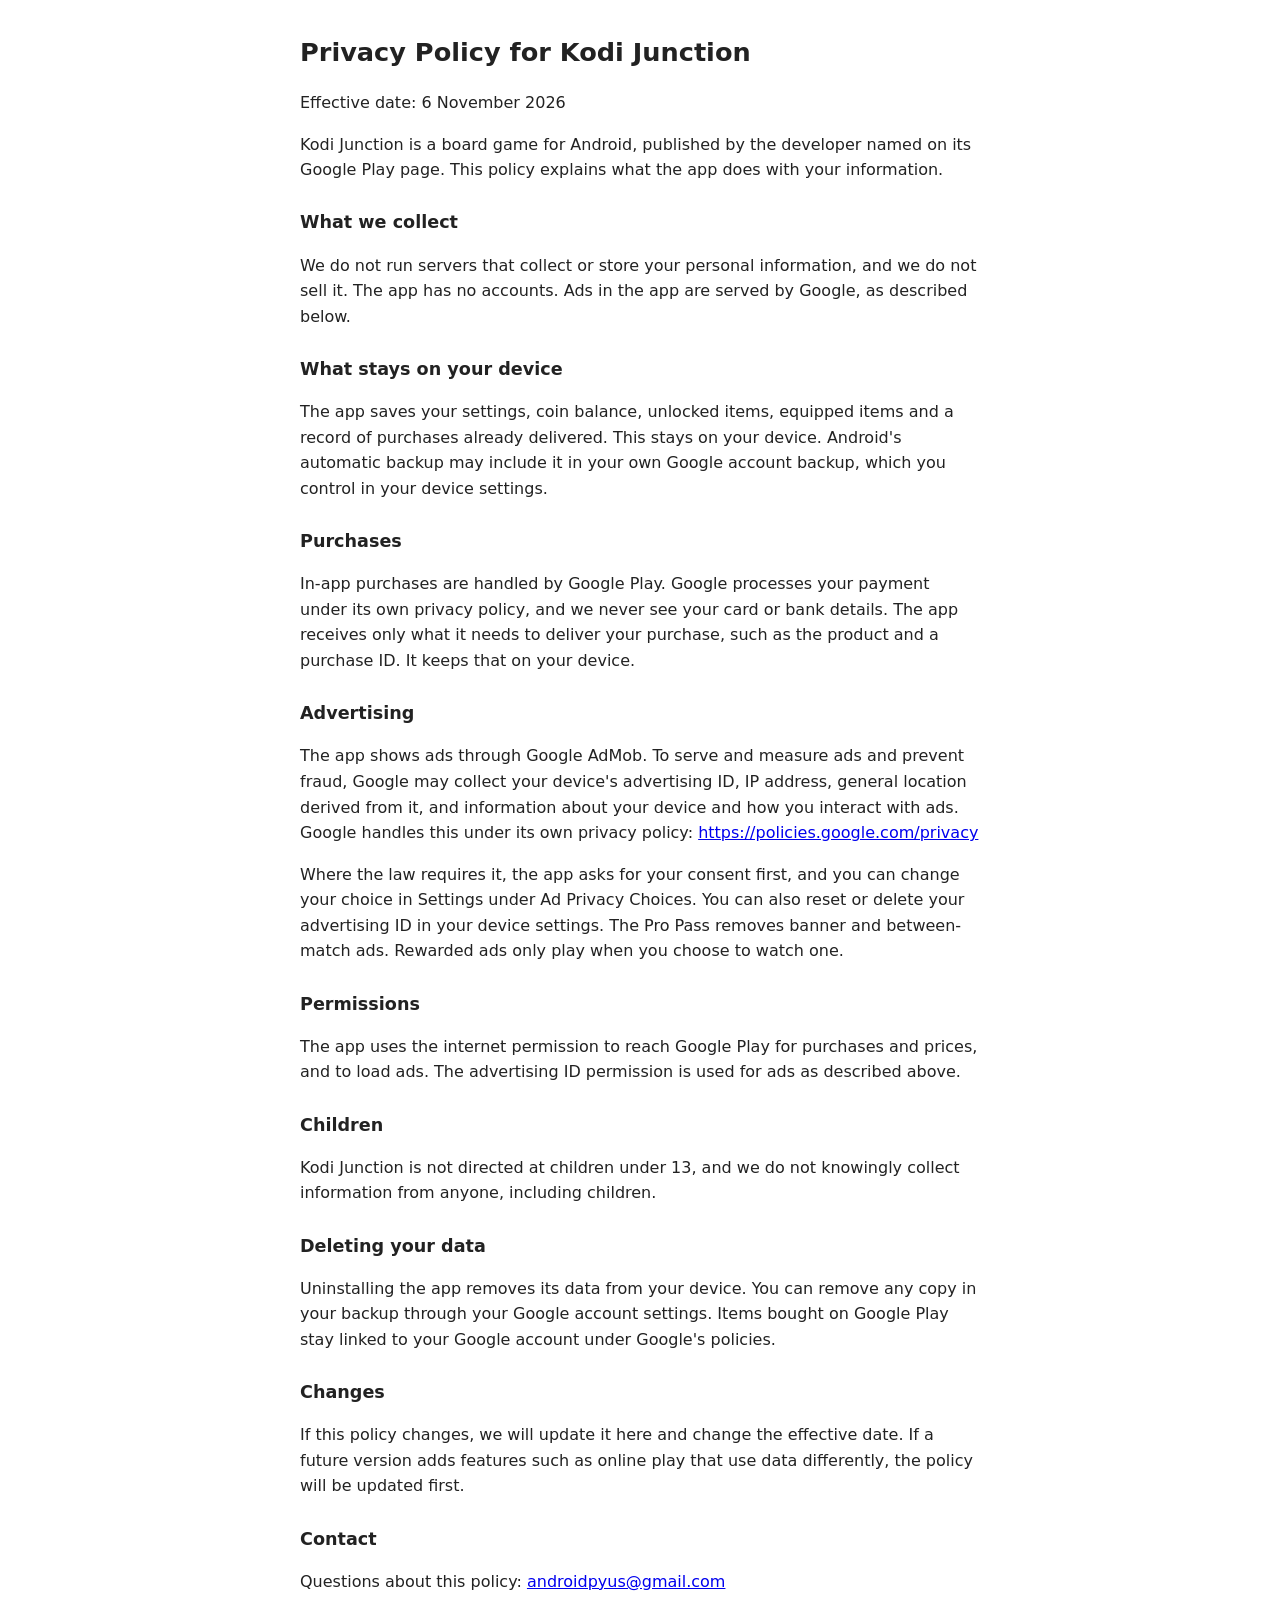
==== index.html @ 3f6fcef3 "Cover ads in the Kodi Junction privacy policy Co-Authored-By: Claude Opus 5.5 <noreply@anthropic.com" ====
<!DOCTYPE html>
<html lang="en">
<head>
<meta charset="utf-8">
<meta name="viewport" content="width=device-width, initial-scale=1">
<title>Privacy Policy for Kodi Junction</title>
<style>
body { max-width: 680px; margin: 2rem auto; padding: 0 1rem; font: 16px/1.6 system-ui, sans-serif; color: #222; }
h1 { font-size: 1.6rem; } h2 { font-size: 1.1rem; margin-top: 1.6rem; }
</style>
</head>
<body>
<h1>Privacy Policy for Kodi Junction</h1>
<p>Effective date: 6 November 2026</p>
<p>Kodi Junction is a board game for Android, published by the developer named on its Google Play page. This policy explains what the app does with your information.</p>
<h2>What we collect</h2>
<p>We do not run servers that collect or store your personal information, and we do not sell it. The app has no accounts. Ads in the app are served by Google, as described below.</p>
<h2>What stays on your device</h2>
<p>The app saves your settings, coin balance, unlocked items, equipped items and a record of purchases already delivered. This stays on your device. Android&#x27;s automatic backup may include it in your own Google account backup, which you control in your device settings.</p>
<h2>Purchases</h2>
<p>In-app purchases are handled by Google Play. Google processes your payment under its own privacy policy, and we never see your card or bank details. The app receives only what it needs to deliver your purchase, such as the product and a purchase ID. It keeps that on your device.</p>
<h2>Advertising</h2>
<p>The app shows ads through Google AdMob. To serve and measure ads and prevent fraud, Google may collect your device&#x27;s advertising ID, IP address, general location derived from it, and information about your device and how you interact with ads. Google handles this under its own privacy policy: <a href="https://policies.google.com/privacy">https://policies.google.com/privacy</a></p>
<p>Where the law requires it, the app asks for your consent first, and you can change your choice in Settings under Ad Privacy Choices. You can also reset or delete your advertising ID in your device settings. The Pro Pass removes banner and between-match ads. Rewarded ads only play when you choose to watch one.</p>
<h2>Permissions</h2>
<p>The app uses the internet permission to reach Google Play for purchases and prices, and to load ads. The advertising ID permission is used for ads as described above.</p>
<h2>Children</h2>
<p>Kodi Junction is not directed at children under 13, and we do not knowingly collect information from anyone, including children.</p>
<h2>Deleting your data</h2>
<p>Uninstalling the app removes its data from your device. You can remove any copy in your backup through your Google account settings. Items bought on Google Play stay linked to your Google account under Google&#x27;s policies.</p>
<h2>Changes</h2>
<p>If this policy changes, we will update it here and change the effective date. If a future version adds features such as online play that use data differently, the policy will be updated first.</p>
<h2>Contact</h2>
<p>Questions about this policy: <a href="mailto:androidpyus@gmail.com">androidpyus@gmail.com</a></p>
</body>
</html>
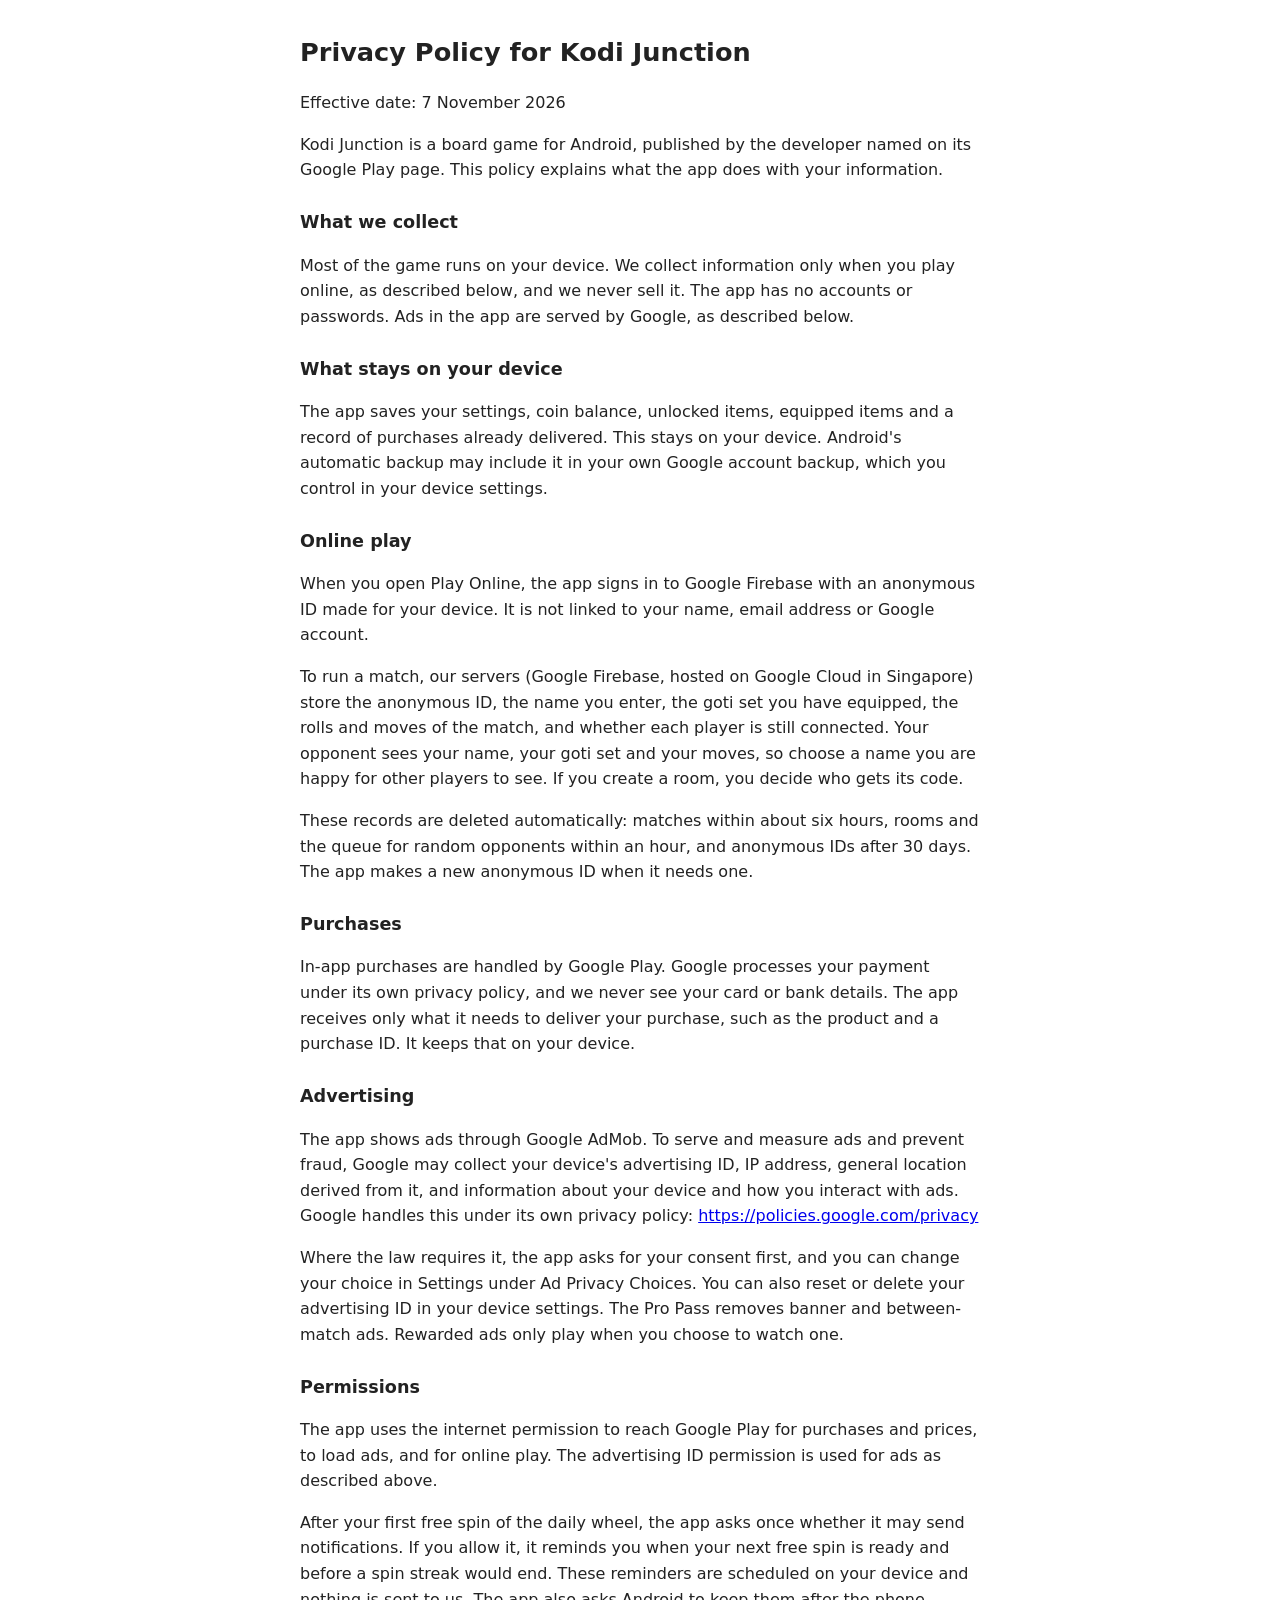
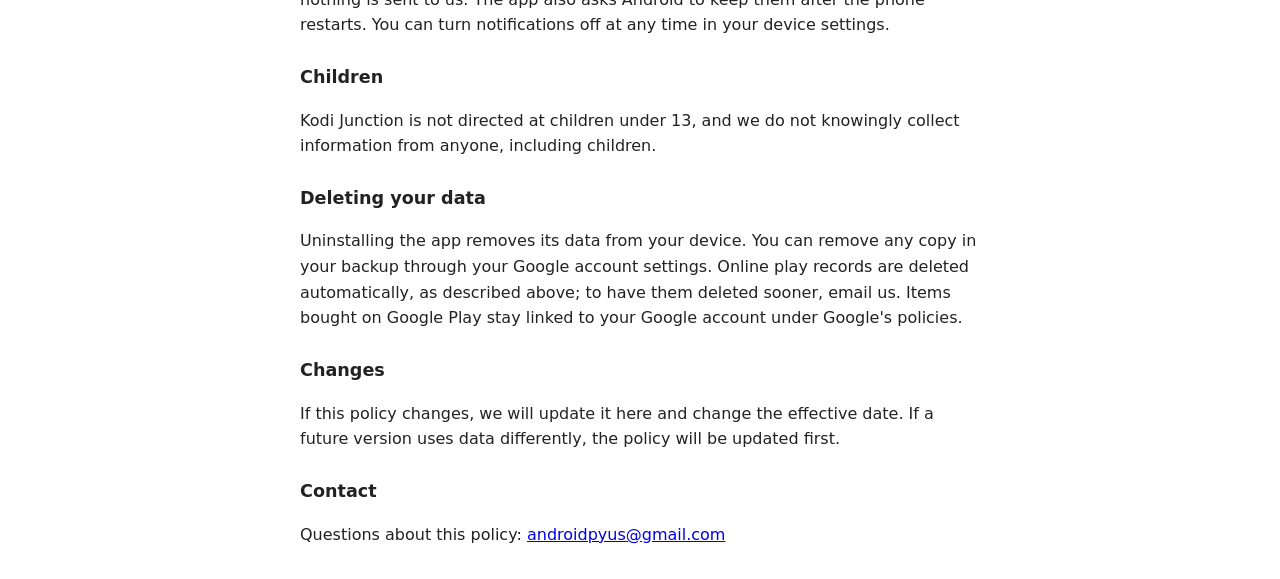
==== commit 2dd95a67: "Cover online play and spin reminders in the privacy policy and terms Co-Authored-By: Claude Opus 5.5" ====
--- a/index.html
+++ b/index.html
@@ -11,25 +11,30 @@
 </head>
 <body>
 <h1>Privacy Policy for Kodi Junction</h1>
-<p>Effective date: 6 November 2026</p>
+<p>Effective date: 7 November 2026</p>
 <p>Kodi Junction is a board game for Android, published by the developer named on its Google Play page. This policy explains what the app does with your information.</p>
 <h2>What we collect</h2>
-<p>We do not run servers that collect or store your personal information, and we do not sell it. The app has no accounts. Ads in the app are served by Google, as described below.</p>
+<p>Most of the game runs on your device. We collect information only when you play online, as described below, and we never sell it. The app has no accounts or passwords. Ads in the app are served by Google, as described below.</p>
 <h2>What stays on your device</h2>
 <p>The app saves your settings, coin balance, unlocked items, equipped items and a record of purchases already delivered. This stays on your device. Android&#x27;s automatic backup may include it in your own Google account backup, which you control in your device settings.</p>
+<h2>Online play</h2>
+<p>When you open Play Online, the app signs in to Google Firebase with an anonymous ID made for your device. It is not linked to your name, email address or Google account.</p>
+<p>To run a match, our servers (Google Firebase, hosted on Google Cloud in Singapore) store the anonymous ID, the name you enter, the goti set you have equipped, the rolls and moves of the match, and whether each player is still connected. Your opponent sees your name, your goti set and your moves, so choose a name you are happy for other players to see. If you create a room, you decide who gets its code.</p>
+<p>These records are deleted automatically: matches within about six hours, rooms and the queue for random opponents within an hour, and anonymous IDs after 30 days. The app makes a new anonymous ID when it needs one.</p>
 <h2>Purchases</h2>
 <p>In-app purchases are handled by Google Play. Google processes your payment under its own privacy policy, and we never see your card or bank details. The app receives only what it needs to deliver your purchase, such as the product and a purchase ID. It keeps that on your device.</p>
 <h2>Advertising</h2>
 <p>The app shows ads through Google AdMob. To serve and measure ads and prevent fraud, Google may collect your device&#x27;s advertising ID, IP address, general location derived from it, and information about your device and how you interact with ads. Google handles this under its own privacy policy: <a href="https://policies.google.com/privacy">https://policies.google.com/privacy</a></p>
 <p>Where the law requires it, the app asks for your consent first, and you can change your choice in Settings under Ad Privacy Choices. You can also reset or delete your advertising ID in your device settings. The Pro Pass removes banner and between-match ads. Rewarded ads only play when you choose to watch one.</p>
 <h2>Permissions</h2>
-<p>The app uses the internet permission to reach Google Play for purchases and prices, and to load ads. The advertising ID permission is used for ads as described above.</p>
+<p>The app uses the internet permission to reach Google Play for purchases and prices, to load ads, and for online play. The advertising ID permission is used for ads as described above.</p>
+<p>After your first free spin of the daily wheel, the app asks once whether it may send notifications. If you allow it, it reminds you when your next free spin is ready and before a spin streak would end. These reminders are scheduled on your device and nothing is sent to us. The app also asks Android to keep them after the phone restarts. You can turn notifications off at any time in your device settings.</p>
 <h2>Children</h2>
 <p>Kodi Junction is not directed at children under 13, and we do not knowingly collect information from anyone, including children.</p>
 <h2>Deleting your data</h2>
-<p>Uninstalling the app removes its data from your device. You can remove any copy in your backup through your Google account settings. Items bought on Google Play stay linked to your Google account under Google&#x27;s policies.</p>
+<p>Uninstalling the app removes its data from your device. You can remove any copy in your backup through your Google account settings. Online play records are deleted automatically, as described above; to have them deleted sooner, email us. Items bought on Google Play stay linked to your Google account under Google&#x27;s policies.</p>
 <h2>Changes</h2>
-<p>If this policy changes, we will update it here and change the effective date. If a future version adds features such as online play that use data differently, the policy will be updated first.</p>
+<p>If this policy changes, we will update it here and change the effective date. If a future version uses data differently, the policy will be updated first.</p>
 <h2>Contact</h2>
 <p>Questions about this policy: <a href="mailto:androidpyus@gmail.com">androidpyus@gmail.com</a></p>
 </body>
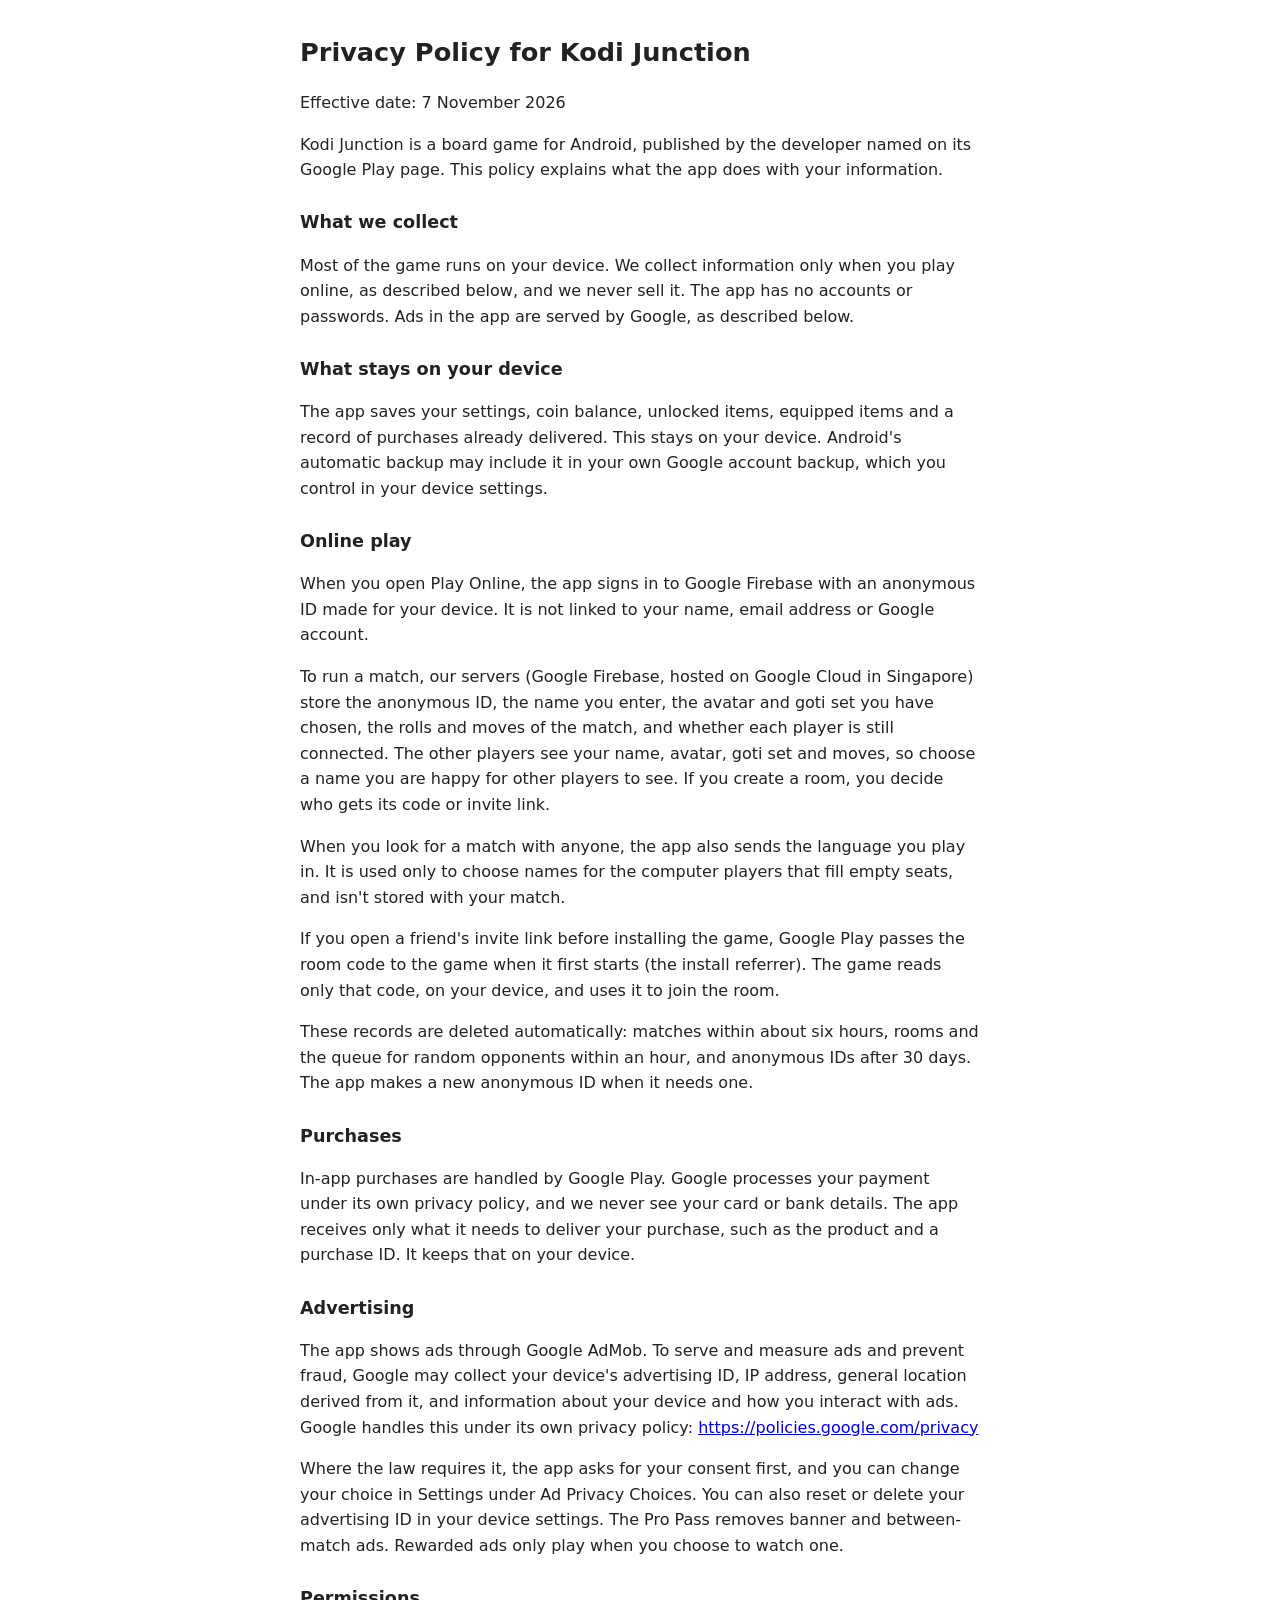
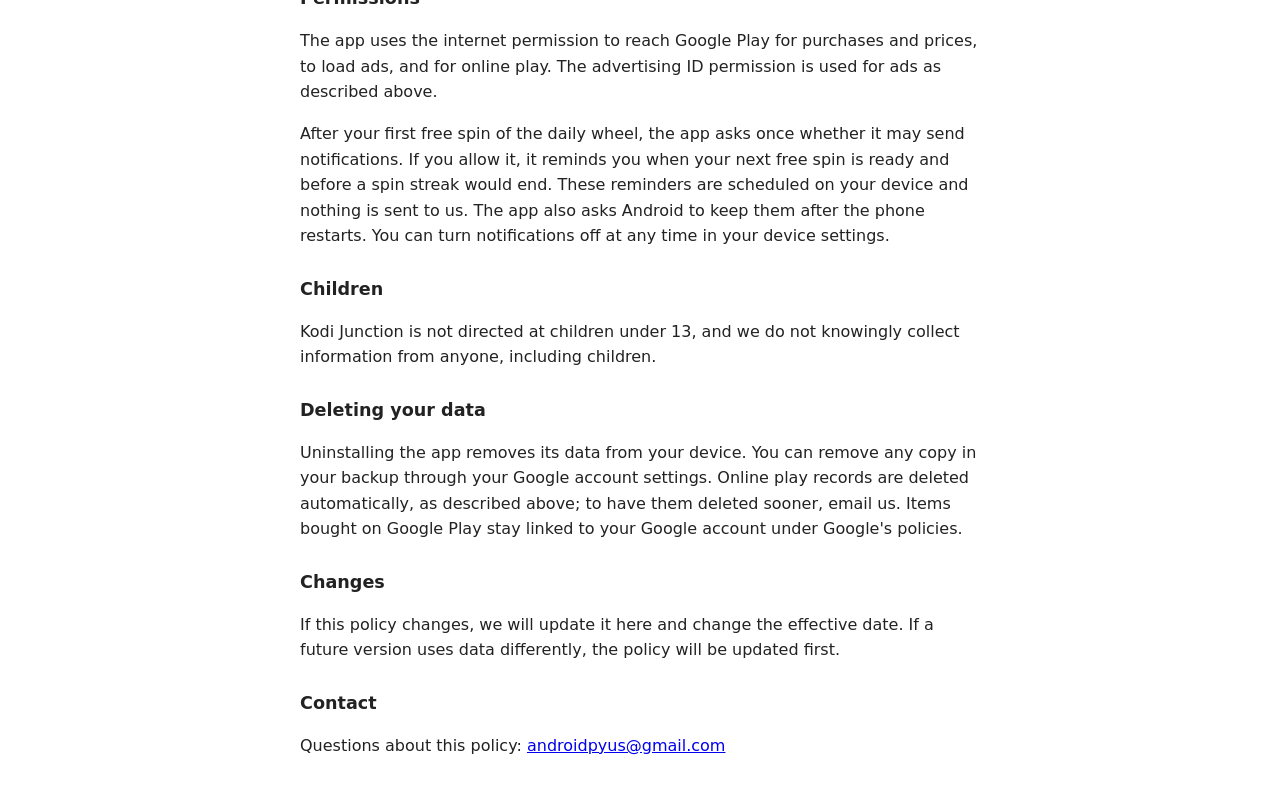
==== commit 1859a8dd: "Update the privacy policy and terms for group play, avatars and invite links Co-Authored-By: Claude " ====
--- a/index.html
+++ b/index.html
@@ -19,7 +19,9 @@
 <p>The app saves your settings, coin balance, unlocked items, equipped items and a record of purchases already delivered. This stays on your device. Android&#x27;s automatic backup may include it in your own Google account backup, which you control in your device settings.</p>
 <h2>Online play</h2>
 <p>When you open Play Online, the app signs in to Google Firebase with an anonymous ID made for your device. It is not linked to your name, email address or Google account.</p>
-<p>To run a match, our servers (Google Firebase, hosted on Google Cloud in Singapore) store the anonymous ID, the name you enter, the goti set you have equipped, the rolls and moves of the match, and whether each player is still connected. Your opponent sees your name, your goti set and your moves, so choose a name you are happy for other players to see. If you create a room, you decide who gets its code.</p>
+<p>To run a match, our servers (Google Firebase, hosted on Google Cloud in Singapore) store the anonymous ID, the name you enter, the avatar and goti set you have chosen, the rolls and moves of the match, and whether each player is still connected. The other players see your name, avatar, goti set and moves, so choose a name you are happy for other players to see. If you create a room, you decide who gets its code or invite link.</p>
+<p>When you look for a match with anyone, the app also sends the language you play in. It is used only to choose names for the computer players that fill empty seats, and isn't stored with your match.</p>
+<p>If you open a friend's invite link before installing the game, Google Play passes the room code to the game when it first starts (the install referrer). The game reads only that code, on your device, and uses it to join the room.</p>
 <p>These records are deleted automatically: matches within about six hours, rooms and the queue for random opponents within an hour, and anonymous IDs after 30 days. The app makes a new anonymous ID when it needs one.</p>
 <h2>Purchases</h2>
 <p>In-app purchases are handled by Google Play. Google processes your payment under its own privacy policy, and we never see your card or bank details. The app receives only what it needs to deliver your purchase, such as the product and a purchase ID. It keeps that on your device.</p>
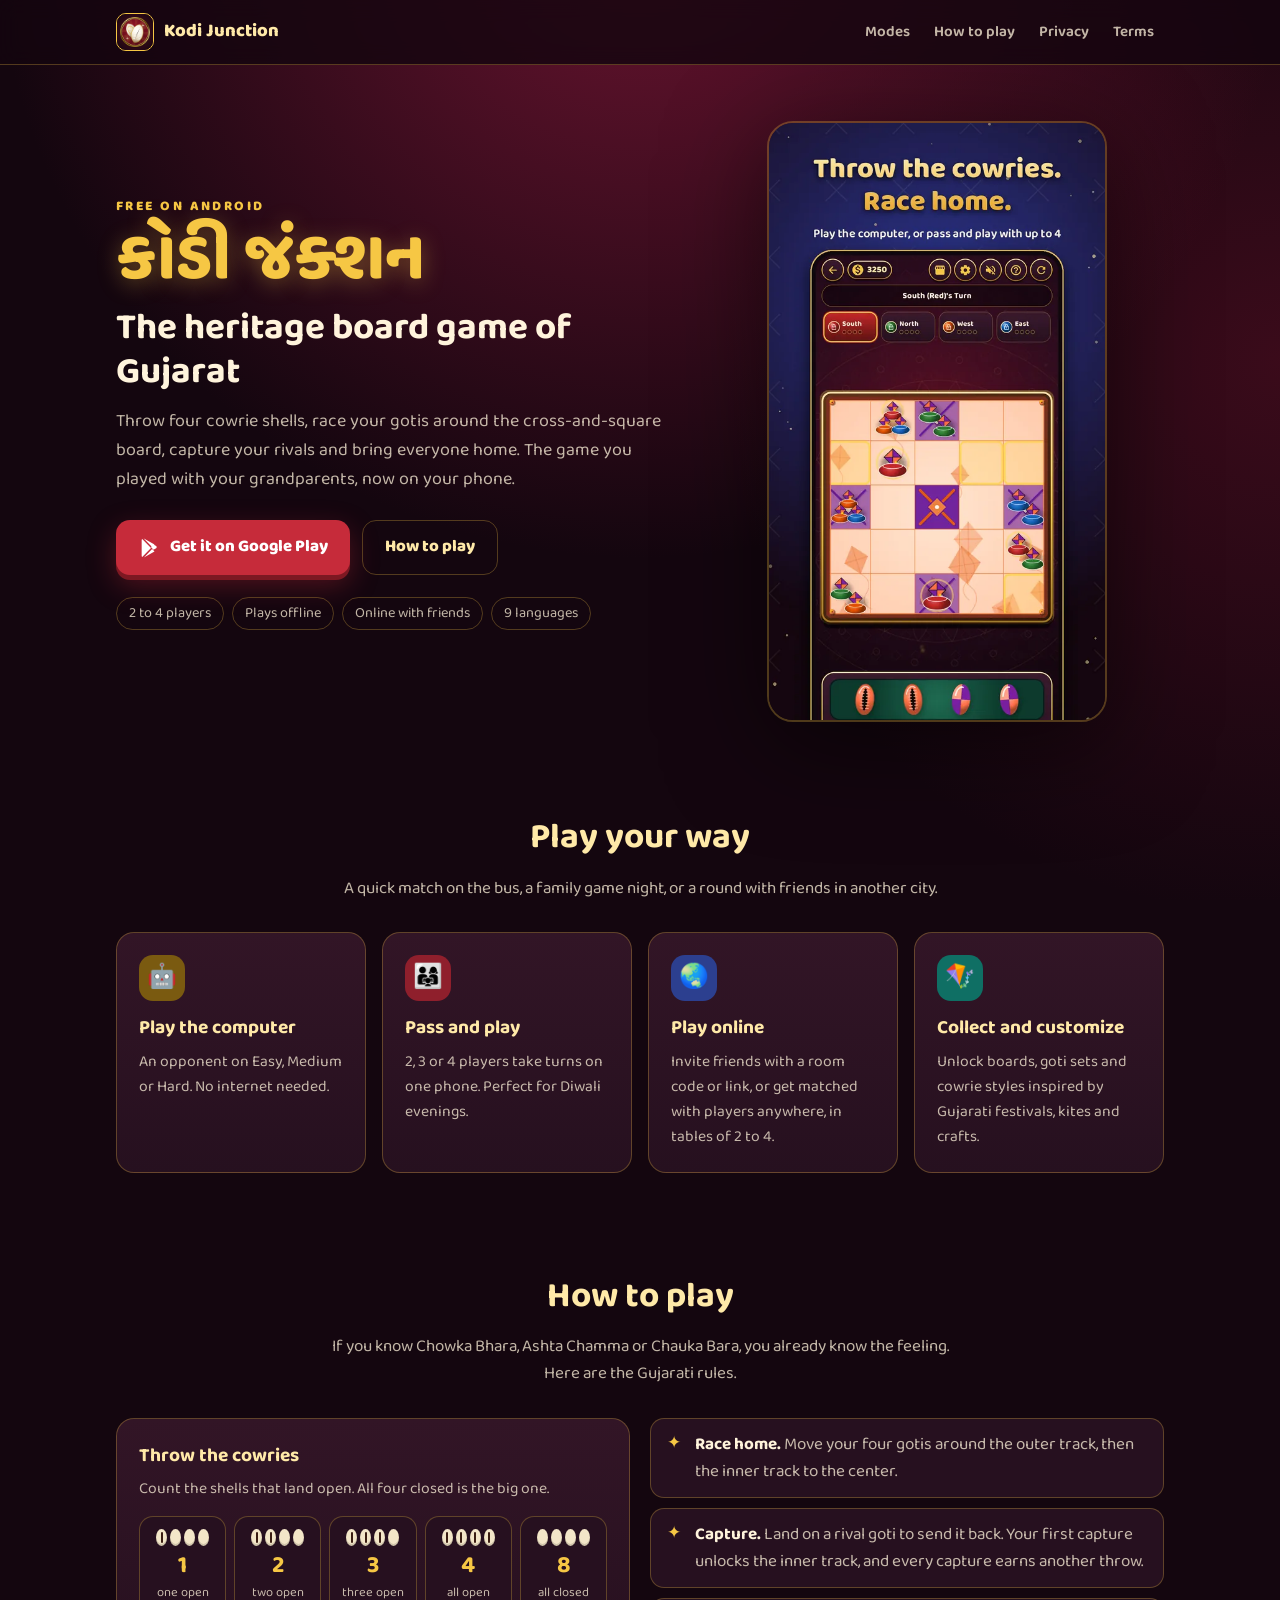
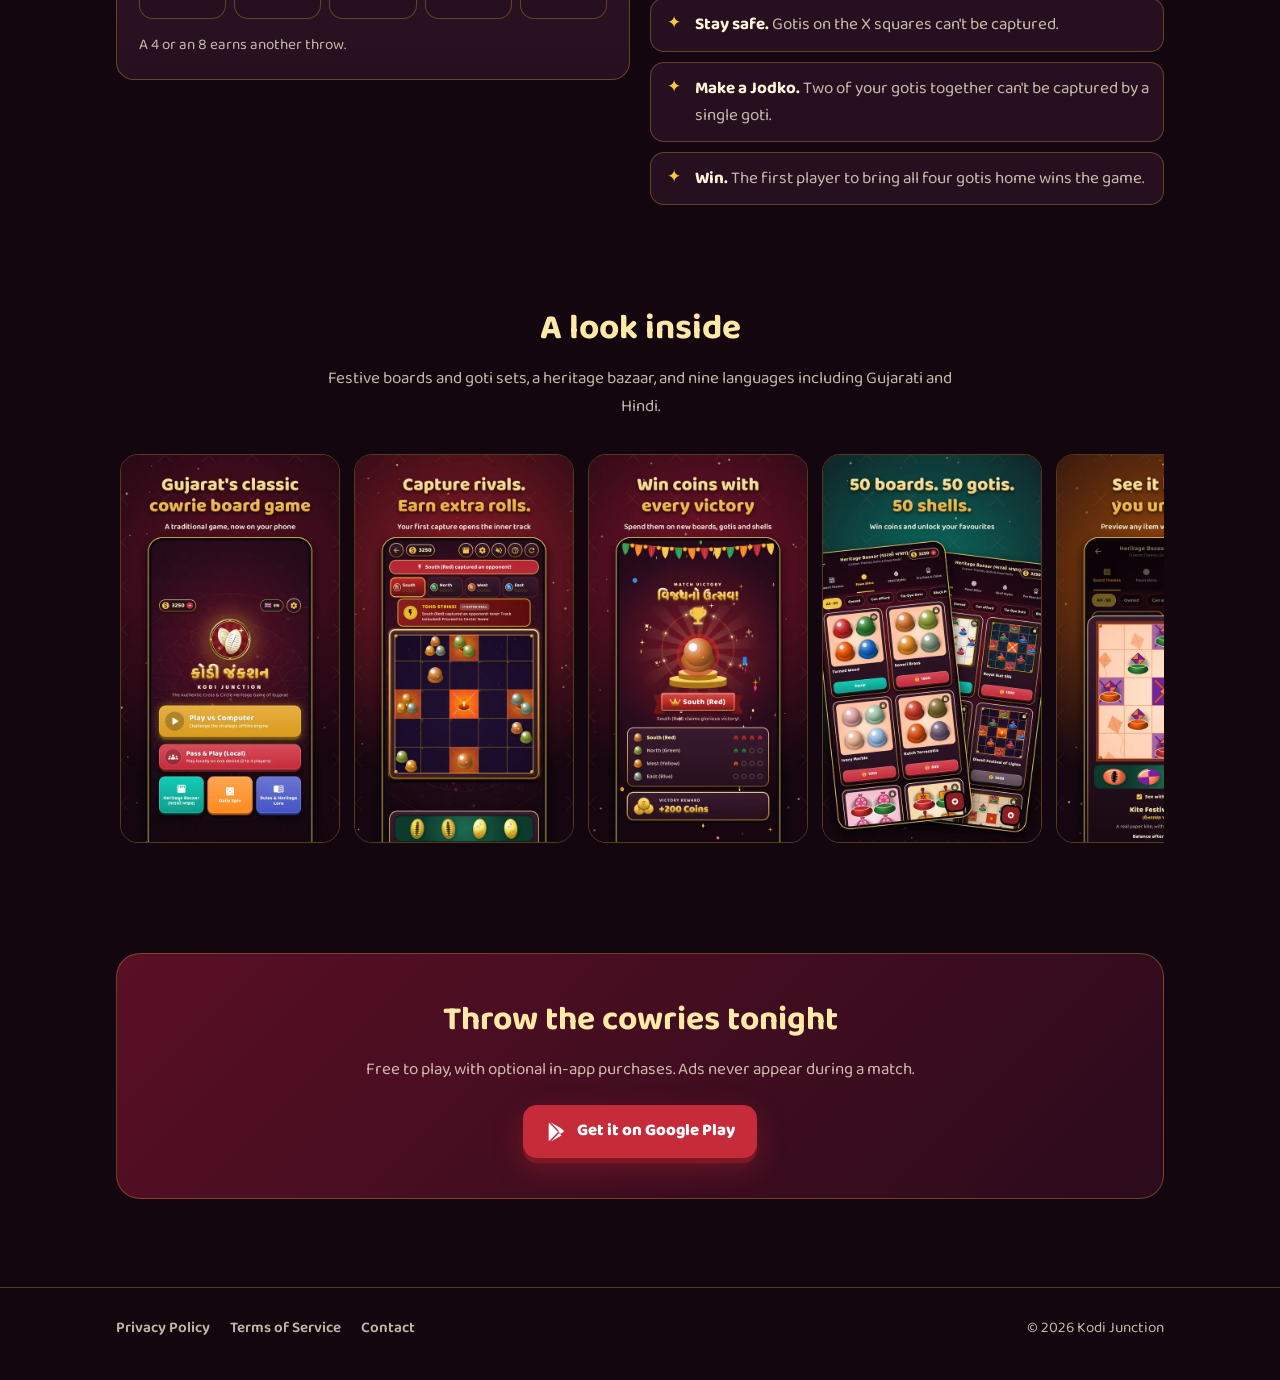
==== commit de8e4fcb: "A home page for Kodi Junction, with the privacy policy and terms in the same design The privacy poli" ====
--- a/index.html
+++ b/index.html
@@ -3,41 +3,171 @@
 <head>
 <meta charset="utf-8">
 <meta name="viewport" content="width=device-width, initial-scale=1">
-<title>Privacy Policy for Kodi Junction</title>
-<style>
-body { max-width: 680px; margin: 2rem auto; padding: 0 1rem; font: 16px/1.6 system-ui, sans-serif; color: #222; }
-h1 { font-size: 1.6rem; } h2 { font-size: 1.1rem; margin-top: 1.6rem; }
-</style>
+<title>Kodi Junction – The Heritage Board Game of Gujarat</title>
+<meta name="description" content="Kodi Junction is the traditional cowrie-shell board game of Gujarat, like Chowka Bhara and Ashta Chamma. Play the computer, pass and play with family, or play online with 2 to 4 players. Free on Google Play.">
+<link rel="canonical" href="https://kodijunction.com/">
+<meta name="theme-color" content="#14060f">
+<link rel="icon" type="image/png" href="/assets/favicon.png">
+<link rel="apple-touch-icon" href="/assets/apple-touch-icon.png">
+<meta property="og:type" content="website">
+<meta property="og:url" content="https://kodijunction.com/">
+<meta property="og:title" content="Kodi Junction – The Heritage Board Game of Gujarat">
+<meta property="og:description" content="Throw the cowries, race your gotis home. Play the computer, family on one phone, or friends online.">
+<meta property="og:image" content="https://kodijunction.com/assets/og-image.jpg">
+<meta name="twitter:card" content="summary_large_image">
+<link rel="preconnect" href="https://fonts.googleapis.com">
+<link rel="preconnect" href="https://fonts.gstatic.com" crossorigin>
+<link rel="stylesheet" href="https://fonts.googleapis.com/css2?family=Baloo+Bhai+2:wght@500;600;800&display=swap">
+<link rel="stylesheet" href="/assets/site.css">
+<script type="application/ld+json">
+{
+  "@context": "https://schema.org",
+  "@type": "MobileApplication",
+  "name": "Kodi Junction",
+  "operatingSystem": "Android",
+  "applicationCategory": "GameApplication",
+  "url": "https://kodijunction.com/",
+  "installUrl": "https://play.google.com/store/apps/details?id=com.kodijunction.app",
+  "offers": { "@type": "Offer", "price": "0", "priceCurrency": "USD" }
+}
+</script>
 </head>
 <body>
-<h1>Privacy Policy for Kodi Junction</h1>
-<p>Effective date: 7 November 2026</p>
-<p>Kodi Junction is a board game for Android, published by the developer named on its Google Play page. This policy explains what the app does with your information.</p>
-<h2>What we collect</h2>
-<p>Most of the game runs on your device. We collect information only when you play online, as described below, and we never sell it. The app has no accounts or passwords. Ads in the app are served by Google, as described below.</p>
-<h2>What stays on your device</h2>
-<p>The app saves your settings, coin balance, unlocked items, equipped items and a record of purchases already delivered. This stays on your device. Android&#x27;s automatic backup may include it in your own Google account backup, which you control in your device settings.</p>
-<h2>Online play</h2>
-<p>When you open Play Online, the app signs in to Google Firebase with an anonymous ID made for your device. It is not linked to your name, email address or Google account.</p>
-<p>To run a match, our servers (Google Firebase, hosted on Google Cloud in Singapore) store the anonymous ID, the name you enter, the avatar and goti set you have chosen, the rolls and moves of the match, and whether each player is still connected. The other players see your name, avatar, goti set and moves, so choose a name you are happy for other players to see. If you create a room, you decide who gets its code or invite link.</p>
-<p>When you look for a match with anyone, the app also sends the language you play in. It is used only to choose names for the computer players that fill empty seats, and isn't stored with your match.</p>
-<p>If you open a friend's invite link before installing the game, Google Play passes the room code to the game when it first starts (the install referrer). The game reads only that code, on your device, and uses it to join the room.</p>
-<p>These records are deleted automatically: matches within about six hours, rooms and the queue for random opponents within an hour, and anonymous IDs after 30 days. The app makes a new anonymous ID when it needs one.</p>
-<h2>Purchases</h2>
-<p>In-app purchases are handled by Google Play. Google processes your payment under its own privacy policy, and we never see your card or bank details. The app receives only what it needs to deliver your purchase, such as the product and a purchase ID. It keeps that on your device.</p>
-<h2>Advertising</h2>
-<p>The app shows ads through Google AdMob. To serve and measure ads and prevent fraud, Google may collect your device&#x27;s advertising ID, IP address, general location derived from it, and information about your device and how you interact with ads. Google handles this under its own privacy policy: <a href="https://policies.google.com/privacy">https://policies.google.com/privacy</a></p>
-<p>Where the law requires it, the app asks for your consent first, and you can change your choice in Settings under Ad Privacy Choices. You can also reset or delete your advertising ID in your device settings. The Pro Pass removes banner and between-match ads. Rewarded ads only play when you choose to watch one.</p>
-<h2>Permissions</h2>
-<p>The app uses the internet permission to reach Google Play for purchases and prices, to load ads, and for online play. The advertising ID permission is used for ads as described above.</p>
-<p>After your first free spin of the daily wheel, the app asks once whether it may send notifications. If you allow it, it reminds you when your next free spin is ready and before a spin streak would end. These reminders are scheduled on your device and nothing is sent to us. The app also asks Android to keep them after the phone restarts. You can turn notifications off at any time in your device settings.</p>
-<h2>Children</h2>
-<p>Kodi Junction is not directed at children under 13, and we do not knowingly collect information from anyone, including children.</p>
-<h2>Deleting your data</h2>
-<p>Uninstalling the app removes its data from your device. You can remove any copy in your backup through your Google account settings. Online play records are deleted automatically, as described above; to have them deleted sooner, email us. Items bought on Google Play stay linked to your Google account under Google&#x27;s policies.</p>
-<h2>Changes</h2>
-<p>If this policy changes, we will update it here and change the effective date. If a future version uses data differently, the policy will be updated first.</p>
-<h2>Contact</h2>
-<p>Questions about this policy: <a href="mailto:androidpyus@gmail.com">androidpyus@gmail.com</a></p>
+<header class="site-header">
+  <div class="wrap">
+    <a class="brand" href="/"><img src="/assets/icon-192.png" alt="" width="38" height="38"><span>Kodi Junction</span></a>
+    <nav class="nav" aria-label="Main">
+      <a class="optional" href="#modes">Modes</a>
+      <a class="optional" href="#how">How to play</a>
+      <a href="/privacy.html">Privacy</a>
+      <a href="/terms.html">Terms</a>
+    </nav>
+  </div>
+</header>
+
+<main>
+  <section class="hero">
+    <div class="wrap">
+      <div>
+        <div class="eyebrow">Free on Android</div>
+        <div class="gujarati" lang="gu">કોડી જંક્શન</div>
+        <h1>The heritage board game of Gujarat</h1>
+        <div class="lead">Throw four cowrie shells, race your gotis around the cross-and-square board, capture your rivals and bring everyone home. The game you played with your grandparents, now on your phone.</div>
+        <div class="actions">
+          <a class="btn btn-play" href="https://play.google.com/store/apps/details?id=com.kodijunction.app">
+            <svg viewBox="0 0 24 24" aria-hidden="true"><path fill="currentColor" d="M4.6 2.3a1.4 1.4 0 0 0-.6 1.2v17a1.4 1.4 0 0 0 .6 1.2l9.6-9.7zm10.8 8.5 2.6-2.6L6.4 1.6l-.2-.1zm0 2.4-9.2 9.3.2-.1 11.6-6.6zm4.4-3.5-2.9-1.6-2.8 2.9 2.8 2.9 2.9-1.7c.8-.4.8-2 0-2.5z"/></svg>
+            Get it on Google Play
+          </a>
+          <a class="btn btn-ghost" href="#how">How to play</a>
+        </div>
+        <ul class="chips" aria-label="Highlights">
+          <li>2 to 4 players</li>
+          <li>Plays offline</li>
+          <li>Online with friends</li>
+          <li>9 languages</li>
+        </ul>
+      </div>
+      <div class="hero-shot">
+        <img src="/assets/shots/02_match.webp" width="540" height="960" alt="A four-player match on the Kodi Junction board, with cowrie shells ready to throw">
+      </div>
+    </div>
+  </section>
+
+  <section id="modes">
+    <div class="wrap">
+      <h2 class="section-title">Play your way</h2>
+      <div class="section-sub">A quick match on the bus, a family game night, or a round with friends in another city.</div>
+      <div class="cards">
+        <div class="card">
+          <div class="icon" style="background:#7a5a10" aria-hidden="true">🤖</div>
+          <h3>Play the computer</h3>
+          <p>An opponent on Easy, Medium or Hard. No internet needed.</p>
+        </div>
+        <div class="card">
+          <div class="icon" style="background:#8f1f2c" aria-hidden="true">👨‍👩‍👧</div>
+          <h3>Pass and play</h3>
+          <p>2, 3 or 4 players take turns on one phone. Perfect for Diwali evenings.</p>
+        </div>
+        <div class="card">
+          <div class="icon" style="background:#2c3f8f" aria-hidden="true">🌏</div>
+          <h3>Play online</h3>
+          <p>Invite friends with a room code or link, or get matched with players anywhere, in tables of 2 to 4.</p>
+        </div>
+        <div class="card">
+          <div class="icon" style="background:#0f6f64" aria-hidden="true">🪁</div>
+          <h3>Collect and customize</h3>
+          <p>Unlock boards, goti sets and cowrie styles inspired by Gujarati festivals, kites and crafts.</p>
+        </div>
+      </div>
+    </div>
+  </section>
+
+  <section id="how">
+    <div class="wrap">
+      <h2 class="section-title">How to play</h2>
+      <div class="section-sub">If you know Chowka Bhara, Ashta Chamma or Chauka Bara, you already know the feeling. Here are the Gujarati rules.</div>
+      <div class="how">
+        <div class="card">
+          <h3>Throw the cowries</h3>
+          <p>Count the shells that land open. All four closed is the big one.</p>
+          <div class="throws" style="margin-top:14px" role="list">
+            <div class="throw" role="listitem"><div class="shells" aria-hidden="true"><i class="shell open"></i><i class="shell"></i><i class="shell"></i><i class="shell"></i></div><strong>1</strong><span>one open</span></div>
+            <div class="throw" role="listitem"><div class="shells" aria-hidden="true"><i class="shell open"></i><i class="shell open"></i><i class="shell"></i><i class="shell"></i></div><strong>2</strong><span>two open</span></div>
+            <div class="throw" role="listitem"><div class="shells" aria-hidden="true"><i class="shell open"></i><i class="shell open"></i><i class="shell open"></i><i class="shell"></i></div><strong>3</strong><span>three open</span></div>
+            <div class="throw" role="listitem"><div class="shells" aria-hidden="true"><i class="shell open"></i><i class="shell open"></i><i class="shell open"></i><i class="shell open"></i></div><strong>4</strong><span>all open</span></div>
+            <div class="throw" role="listitem"><div class="shells" aria-hidden="true"><i class="shell"></i><i class="shell"></i><i class="shell"></i><i class="shell"></i></div><strong>8</strong><span>all closed</span></div>
+          </div>
+          <div class="note">A 4 or an 8 earns another throw.</div>
+        </div>
+        <ul class="rules">
+          <li><strong>Race home.</strong> Move your four gotis around the outer track, then the inner track to the center.</li>
+          <li><strong>Capture.</strong> Land on a rival goti to send it back. Your first capture unlocks the inner track, and every capture earns another throw.</li>
+          <li><strong>Stay safe.</strong> Gotis on the X squares can't be captured.</li>
+          <li><strong>Make a Jodko.</strong> Two of your gotis together can't be captured by a single goti.</li>
+          <li><strong>Win.</strong> The first player to bring all four gotis home wins the game.</li>
+        </ul>
+      </div>
+    </div>
+  </section>
+
+  <section aria-label="Screenshots">
+    <div class="wrap">
+      <h2 class="section-title">A look inside</h2>
+      <div class="section-sub">Festive boards and goti sets, a heritage bazaar, and nine languages including Gujarati and Hindi.</div>
+      <div class="shots" tabindex="0" aria-label="Screenshots, scroll sideways">
+        <img src="/assets/shots/01_menu.webp" width="540" height="960" loading="lazy" alt="The Kodi Junction main menu">
+        <img src="/assets/shots/03_capture.webp" width="540" height="960" loading="lazy" alt="Capturing a rival goti">
+        <img src="/assets/shots/04_victory.webp" width="540" height="960" loading="lazy" alt="The victory celebration">
+        <img src="/assets/shots/05_collect.webp" width="540" height="960" loading="lazy" alt="Boards, goti sets and shells in the Heritage Bazaar">
+        <img src="/assets/shots/06_preview.webp" width="540" height="960" loading="lazy" alt="Previewing a board theme before unlocking it">
+        <img src="/assets/shots/07_languages.webp" width="540" height="960" loading="lazy" alt="The game in nine languages">
+      </div>
+    </div>
+  </section>
+
+  <section>
+    <div class="wrap">
+      <div class="cta">
+        <h2>Throw the cowries tonight</h2>
+        <div class="section-sub">Free to play, with optional in-app purchases. Ads never appear during a match.</div>
+        <a class="btn btn-play" href="https://play.google.com/store/apps/details?id=com.kodijunction.app">
+          <svg viewBox="0 0 24 24" aria-hidden="true"><path fill="currentColor" d="M4.6 2.3a1.4 1.4 0 0 0-.6 1.2v17a1.4 1.4 0 0 0 .6 1.2l9.6-9.7zm10.8 8.5 2.6-2.6L6.4 1.6l-.2-.1zm0 2.4-9.2 9.3.2-.1 11.6-6.6zm4.4-3.5-2.9-1.6-2.8 2.9 2.8 2.9 2.9-1.7c.8-.4.8-2 0-2.5z"/></svg>
+          Get it on Google Play
+        </a>
+      </div>
+    </div>
+  </section>
+</main>
+
+<footer class="site-footer">
+  <div class="wrap">
+    <nav class="footer-links" aria-label="Legal">
+      <a href="/privacy.html">Privacy Policy</a>
+      <a href="/terms.html">Terms of Service</a>
+      <a href="mailto:androidpyus@gmail.com">Contact</a>
+    </nav>
+    <div>© 2026 Kodi Junction</div>
+  </div>
+</footer>
 </body>
 </html>
--- a/assets/site.css
+++ b/assets/site.css
@@ -0,0 +1,147 @@
+/* Kodi Junction website: the game's night-maroon and gold, on every page. */
+:root {
+  --night: #14060f;
+  --maroon: #4a0d1f;
+  --panel: #26101f;
+  --panel-2: #321526;
+  --line: rgba(246, 199, 68, 0.28);
+  --gold: #f6c744;
+  --gold-light: #ffe9a8;
+  --text: #fff4dc;
+  --soft: rgba(255, 244, 220, 0.74);
+  --crimson: #c62b3a;
+  --teal: #0f9d8c;
+  --radius: 18px;
+  --max: 1080px;
+}
+
+* { box-sizing: border-box; }
+html { scroll-behavior: smooth; -webkit-text-size-adjust: 100%; }
+body {
+  margin: 0;
+  background: var(--night);
+  background-image:
+    radial-gradient(circle at 50% -10%, #6b1430 0, transparent 55%),
+    radial-gradient(circle at 100% 40%, rgba(90, 15, 36, 0.55) 0, transparent 40%);
+  background-attachment: fixed;
+  color: var(--text);
+  font: 17px/1.6 "Baloo Bhai 2", system-ui, -apple-system, "Segoe UI", sans-serif;
+}
+img { max-width: 100%; height: auto; display: block; }
+a { color: var(--gold-light); }
+a:hover { color: var(--gold); }
+:focus-visible { outline: 3px solid var(--gold); outline-offset: 3px; border-radius: 6px; }
+
+.wrap { width: 100%; max-width: var(--max); margin: 0 auto; padding: 0 16px; }
+
+/* Header */
+.site-header {
+  position: sticky; top: 0; z-index: 10;
+  background: rgba(20, 6, 15, 0.82);
+  backdrop-filter: blur(10px);
+  -webkit-backdrop-filter: blur(10px);
+  border-bottom: 1px solid var(--line);
+}
+.site-header .wrap { display: flex; align-items: center; justify-content: space-between; gap: 12px; min-height: 64px; }
+.brand { display: flex; align-items: center; gap: 10px; text-decoration: none; color: var(--gold-light); font-weight: 800; font-size: 1.15rem; white-space: nowrap; }
+.brand img { width: 38px; height: 38px; border-radius: 10px; border: 1.5px solid var(--gold); }
+.nav { display: flex; gap: 4px; flex-wrap: wrap; justify-content: flex-end; }
+.nav a { color: var(--soft); text-decoration: none; font-weight: 600; font-size: 0.95rem; padding: 6px 10px; border-radius: 10px; }
+.nav a:hover, .nav a[aria-current="page"] { color: var(--gold-light); background: rgba(246, 199, 68, 0.1); }
+@media (max-width: 640px) {
+  .nav .optional { display: none; }
+  .brand span { font-size: 1rem; }
+}
+
+/* Buttons */
+.btn {
+  display: inline-flex; align-items: center; justify-content: center; gap: 10px;
+  padding: 13px 22px; border-radius: 14px; font-weight: 800; font-size: 1.05rem;
+  text-decoration: none; color: #fff; border: 0; cursor: pointer;
+  transition: transform 0.12s ease, filter 0.12s ease;
+}
+.btn:hover { color: #fff; filter: brightness(1.08); transform: translateY(-1px); }
+.btn:active { transform: translateY(2px); }
+.btn-play { background: var(--crimson); box-shadow: 0 5px 0 #7d1822, 0 10px 28px rgba(198, 43, 58, 0.35); }
+.btn-ghost { background: transparent; color: var(--gold-light); border: 1.5px solid var(--line); }
+.btn-ghost:hover { color: var(--gold); border-color: var(--gold); }
+.btn svg { width: 22px; height: 22px; flex: none; }
+
+/* Hero */
+.hero { padding: 56px 0 40px; }
+.hero .wrap { display: grid; grid-template-columns: 1.1fr 0.9fr; gap: 40px; align-items: center; }
+.eyebrow { color: var(--gold); font-weight: 800; letter-spacing: 0.18em; text-transform: uppercase; font-size: 0.85rem; margin: 0 0 6px; }
+.gujarati { font-size: clamp(2.6rem, 7vw, 4.2rem); line-height: 1.1; margin: 0; color: var(--gold); text-shadow: 0 4px 22px rgba(246, 199, 68, 0.35); font-weight: 800; }
+.hero h1 { font-size: clamp(1.5rem, 3.6vw, 2.3rem); line-height: 1.2; margin: 8px 0 14px; }
+.hero .lead { color: var(--soft); font-size: 1.12rem; margin: 0 0 26px; max-width: 34em; }
+.actions { display: flex; flex-wrap: wrap; gap: 12px; }
+.chips { display: flex; flex-wrap: wrap; gap: 8px; margin-top: 22px; padding: 0; list-style: none; }
+.chips li { border: 1px solid var(--line); border-radius: 999px; padding: 4px 12px; font-size: 0.9rem; color: var(--soft); }
+.hero-shot { justify-self: center; width: min(340px, 100%); filter: drop-shadow(0 24px 50px rgba(0, 0, 0, 0.55)); }
+.hero-shot img { border-radius: 26px; border: 2px solid var(--line); }
+@media (max-width: 820px) {
+  .hero { padding-top: 36px; }
+  .hero .wrap { grid-template-columns: 1fr; text-align: center; }
+  .hero .lead { margin-left: auto; margin-right: auto; }
+  .actions, .chips { justify-content: center; }
+  .hero-shot { width: min(300px, 82%); }
+}
+
+/* Sections */
+section { padding: 48px 0; }
+.section-title { text-align: center; margin: 0 0 8px; font-size: clamp(1.6rem, 3.4vw, 2.2rem); color: var(--gold-light); }
+.section-sub { text-align: center; color: var(--soft); margin: 0 auto 30px; max-width: 38em; }
+
+.cards { display: grid; grid-template-columns: repeat(auto-fit, minmax(230px, 1fr)); gap: 16px; }
+.card { background: linear-gradient(180deg, var(--panel-2), var(--panel)); border: 1px solid var(--line); border-radius: var(--radius); padding: 22px; }
+.card .icon { width: 46px; height: 46px; border-radius: 14px; display: grid; place-items: center; font-size: 1.5rem; margin-bottom: 12px; }
+.card h3 { margin: 0 0 6px; font-size: 1.2rem; color: var(--gold-light); }
+.card p { margin: 0; color: var(--soft); font-size: 0.98rem; }
+
+/* How to play */
+.how { display: grid; grid-template-columns: 1fr 1fr; gap: 20px; align-items: start; }
+@media (max-width: 760px) { .how { grid-template-columns: 1fr; } }
+.throws { display: grid; grid-template-columns: repeat(5, 1fr); gap: 8px; text-align: center; }
+.throw { background: var(--panel); border: 1px solid var(--line); border-radius: 14px; padding: 12px 4px; }
+.throw .shells { display: flex; justify-content: center; gap: 3px; margin-bottom: 8px; }
+.shell { width: 11px; height: 17px; border-radius: 50%; background: #f3e6c8; box-shadow: inset 0 -2px 0 rgba(0,0,0,0.15); position: relative; }
+.shell.open::after { content: ""; position: absolute; left: 50%; top: 3px; bottom: 3px; width: 2px; margin-left: -1px; background: #3a1d12; border-radius: 2px; }
+.throw strong { display: block; font-size: 1.5rem; color: var(--gold); line-height: 1; }
+.throw span { font-size: 0.8rem; color: var(--soft); }
+.rules { margin: 0; padding: 0; list-style: none; display: grid; gap: 10px; }
+.rules li { background: var(--panel); border: 1px solid var(--line); border-radius: 14px; padding: 12px 14px 12px 44px; position: relative; color: var(--soft); }
+.rules li::before { content: "✦"; position: absolute; left: 16px; top: 11px; color: var(--gold); }
+.rules strong { color: var(--text); }
+.note { color: var(--soft); font-size: 0.95rem; margin-top: 14px; }
+
+/* Screenshot strip */
+.shots { display: flex; gap: 14px; overflow-x: auto; scroll-snap-type: x mandatory; padding: 4px 4px 14px; scrollbar-color: var(--maroon) transparent; }
+.shots img { width: 220px; flex: none; border-radius: 18px; border: 1.5px solid var(--line); scroll-snap-align: center; }
+
+/* Closing call to action */
+.cta { text-align: center; background: linear-gradient(135deg, #5a0f24, #2b0b1c); border: 1px solid var(--line); border-radius: 24px; padding: 40px 20px; }
+.cta h2 { margin: 0 0 8px; font-size: clamp(1.5rem, 3.4vw, 2.1rem); color: var(--gold-light); }
+.cta .section-sub { margin-bottom: 22px; }
+
+/* Footer */
+.site-footer { border-top: 1px solid var(--line); margin-top: 40px; padding: 28px 0 40px; color: var(--soft); font-size: 0.95rem; }
+.site-footer .wrap { display: flex; flex-wrap: wrap; gap: 14px 28px; justify-content: space-between; align-items: center; }
+.footer-links { display: flex; flex-wrap: wrap; gap: 6px 20px; }
+.footer-links a { color: var(--soft); text-decoration: none; font-weight: 600; }
+.footer-links a:hover { color: var(--gold-light); }
+
+/* Privacy policy and terms */
+.doc { max-width: 760px; margin: 36px auto; background: linear-gradient(180deg, var(--panel-2), var(--panel)); border: 1px solid var(--line); border-radius: 22px; padding: 34px clamp(18px, 5vw, 44px); }
+.doc h1 { margin: 0 0 6px; font-size: clamp(1.6rem, 4vw, 2.2rem); line-height: 1.2; color: var(--gold); }
+.doc h2 { margin: 30px 0 8px; font-size: 1.3rem; color: var(--gold-light); padding-top: 14px; border-top: 1px solid var(--line); }
+.doc p, .doc li { color: var(--soft); }
+.doc p:first-of-type { display: inline-block; background: rgba(246, 199, 68, 0.12); color: var(--gold-light); border-radius: 999px; padding: 2px 12px; font-size: 0.92rem; margin-top: 4px; }
+.doc a { word-break: break-word; }
+.doc-switch { max-width: 760px; margin: 0 auto 8px; display: flex; gap: 8px; justify-content: center; flex-wrap: wrap; }
+.doc-switch a { text-decoration: none; border: 1px solid var(--line); border-radius: 999px; padding: 6px 14px; color: var(--soft); font-weight: 600; font-size: 0.95rem; }
+.doc-switch a[aria-current="page"] { background: var(--gold); color: var(--night); border-color: var(--gold); }
+
+@media (prefers-reduced-motion: reduce) {
+  html { scroll-behavior: auto; }
+  .btn { transition: none; }
+}
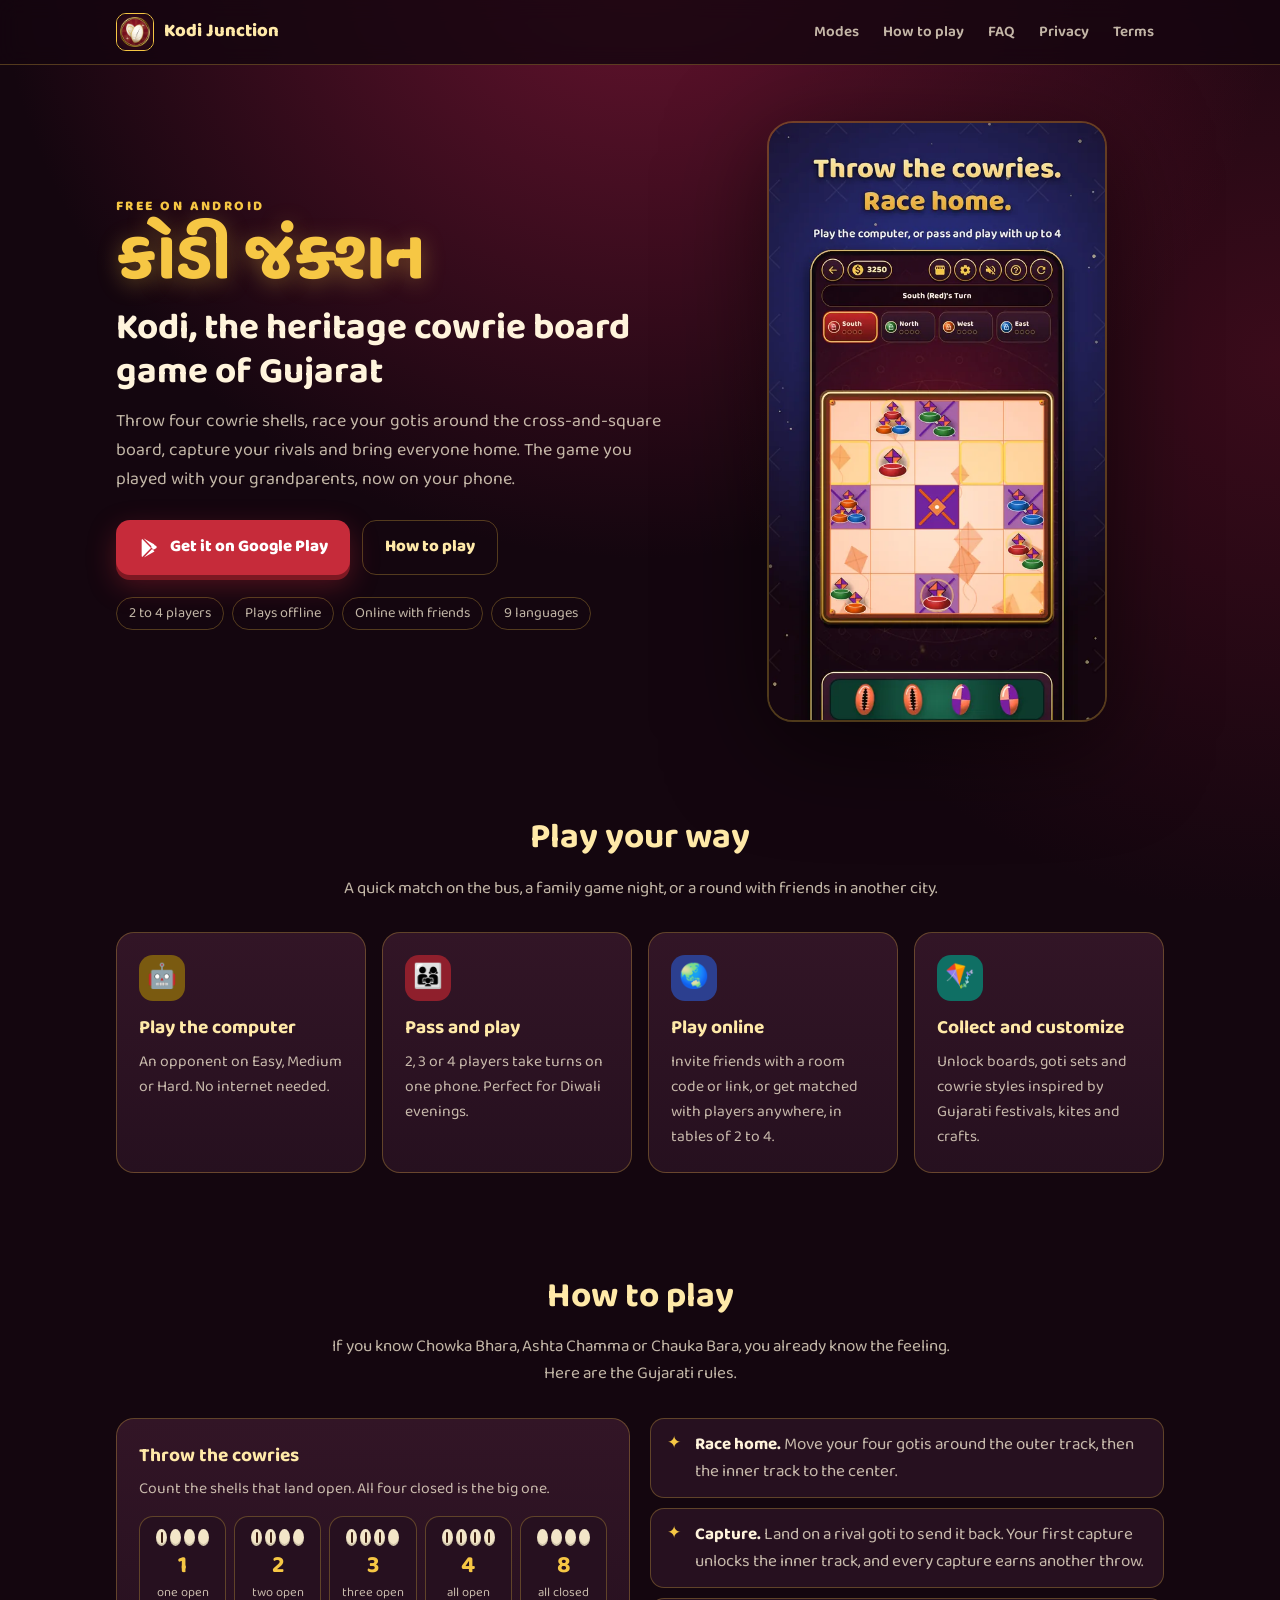
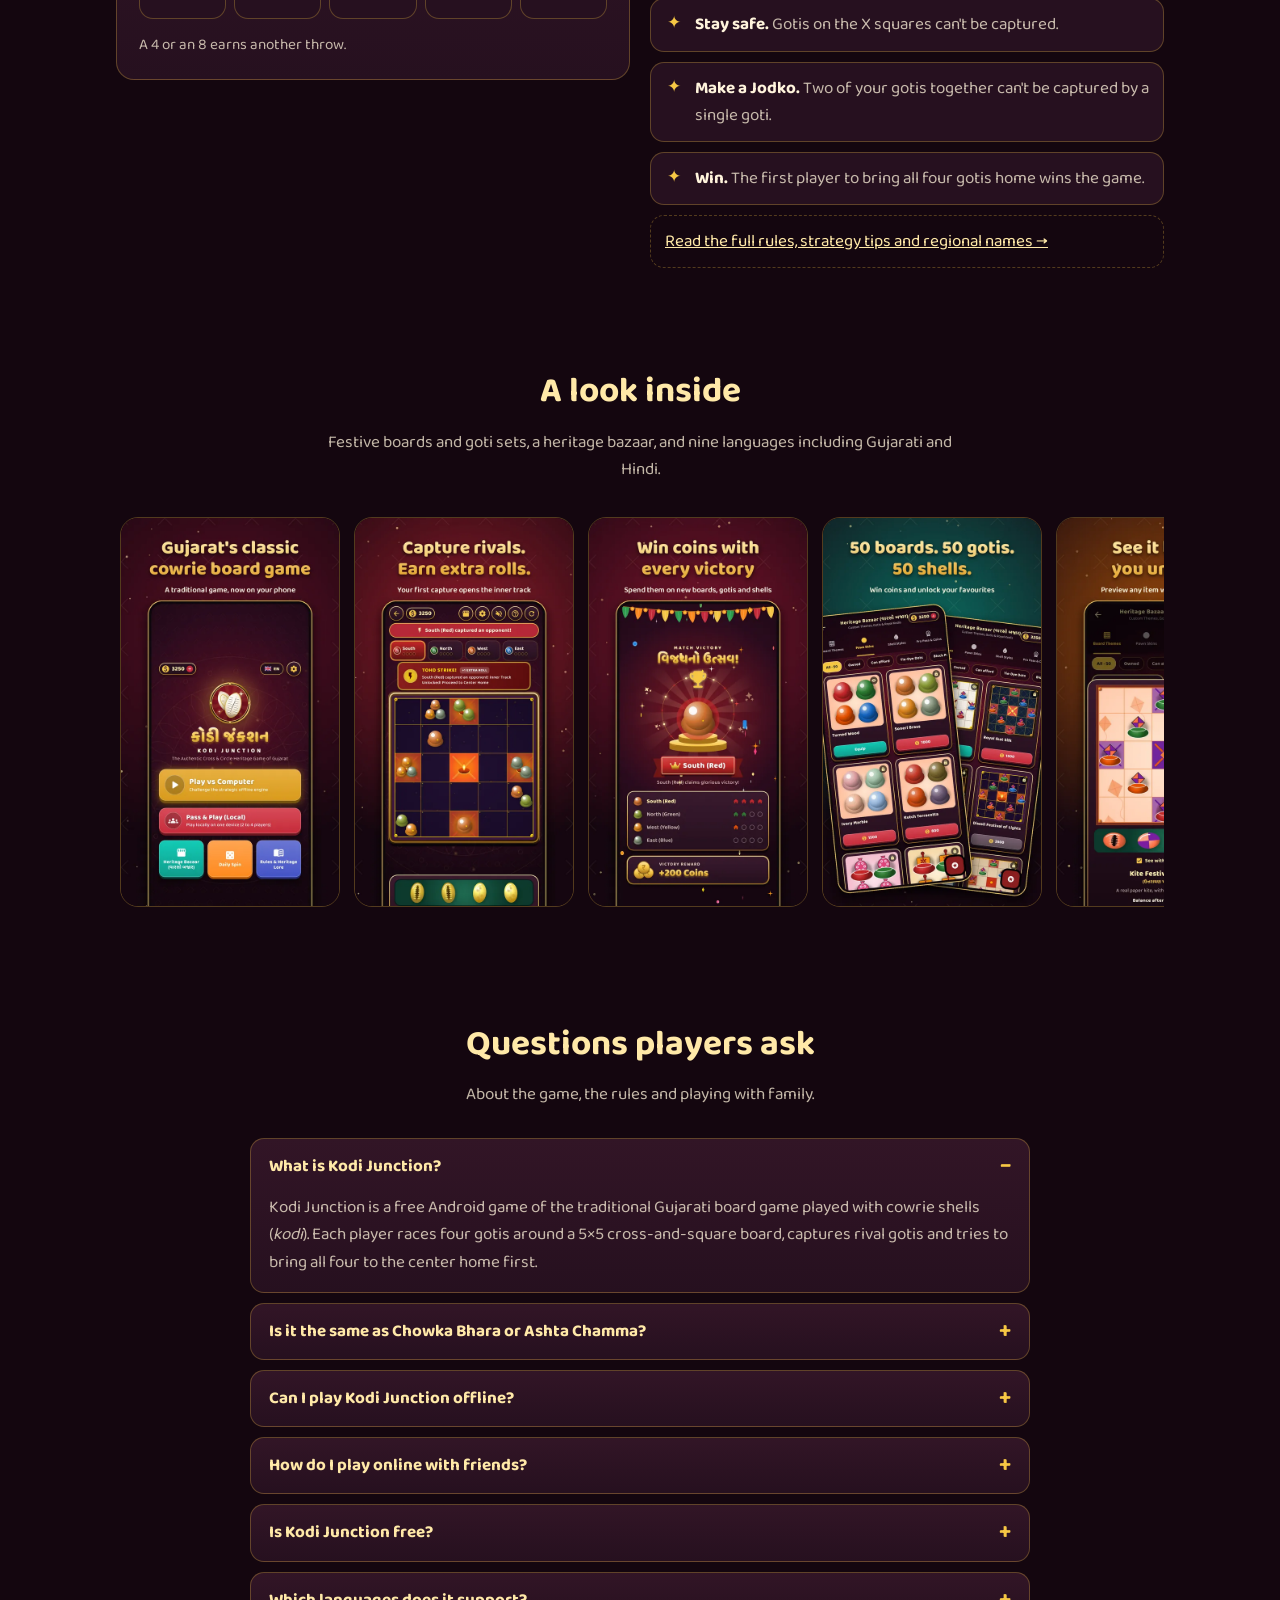
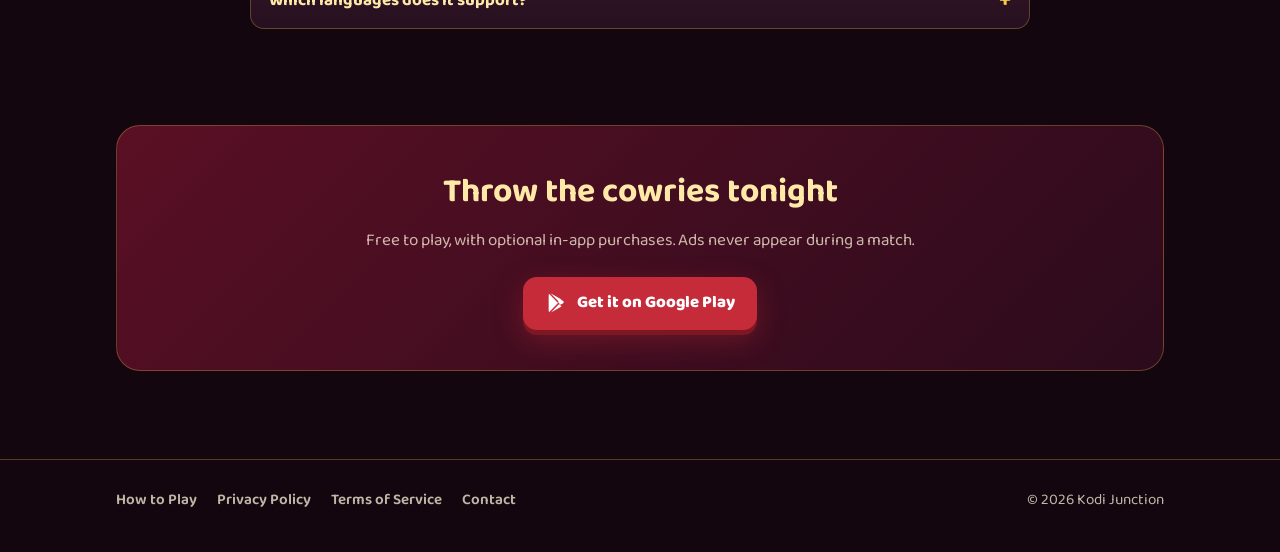
==== commit 68396057: "Make the site search-friendly: rules page, FAQ, structured data, sitemap and robots - New how-to-pla" ====
--- a/index.html
+++ b/index.html
@@ -3,18 +3,31 @@
 <head>
 <meta charset="utf-8">
 <meta name="viewport" content="width=device-width, initial-scale=1">
-<title>Kodi Junction – The Heritage Board Game of Gujarat</title>
-<meta name="description" content="Kodi Junction is the traditional cowrie-shell board game of Gujarat, like Chowka Bhara and Ashta Chamma. Play the computer, pass and play with family, or play online with 2 to 4 players. Free on Google Play.">
+<title>Kodi Junction – Gujarati Cowrie Board Game | Chowka Bhara</title>
+<meta name="description" content="Kodi Junction is the free Gujarati cowrie board game, like Chowka Bhara and Ashta Chamma. Play the computer, pass and play, or online with 2 to 4 players.">
 <link rel="canonical" href="https://kodijunction.com/">
+<meta name="robots" content="index, follow, max-image-preview:large">
 <meta name="theme-color" content="#14060f">
+<meta name="application-name" content="Kodi Junction">
+<meta name="google-play-app" content="app-id=com.kodijunction.app">
 <link rel="icon" type="image/png" href="/assets/favicon.png">
 <link rel="apple-touch-icon" href="/assets/apple-touch-icon.png">
+<link rel="manifest" href="/site.webmanifest">
 <meta property="og:type" content="website">
+<meta property="og:site_name" content="Kodi Junction">
+<meta property="og:locale" content="en_US">
 <meta property="og:url" content="https://kodijunction.com/">
-<meta property="og:title" content="Kodi Junction – The Heritage Board Game of Gujarat">
-<meta property="og:description" content="Throw the cowries, race your gotis home. Play the computer, family on one phone, or friends online.">
+<meta property="og:title" content="Kodi Junction – The Gujarati Cowrie Board Game">
+<meta property="og:description" content="Throw the cowries, race your gotis home. Play the computer, family on one phone, or friends online. Free on Google Play.">
 <meta property="og:image" content="https://kodijunction.com/assets/og-image.jpg">
+<meta property="og:image:width" content="1024">
+<meta property="og:image:height" content="500">
+<meta property="og:image:alt" content="Kodi Junction: cowrie shells and gotis on a festive Gujarati board">
 <meta name="twitter:card" content="summary_large_image">
+<meta name="twitter:title" content="Kodi Junction – The Gujarati Cowrie Board Game">
+<meta name="twitter:description" content="Throw the cowries, race your gotis home. Play the computer, family on one phone, or friends online.">
+<meta name="twitter:image" content="https://kodijunction.com/assets/og-image.jpg">
+<link rel="preload" as="image" href="/assets/shots/02_match.webp" type="image/webp">
 <link rel="preconnect" href="https://fonts.googleapis.com">
 <link rel="preconnect" href="https://fonts.gstatic.com" crossorigin>
 <link rel="stylesheet" href="https://fonts.googleapis.com/css2?family=Baloo+Bhai+2:wght@500;600;800&display=swap">
@@ -22,13 +35,66 @@
 <script type="application/ld+json">
 {
   "@context": "https://schema.org",
-  "@type": "MobileApplication",
-  "name": "Kodi Junction",
-  "operatingSystem": "Android",
-  "applicationCategory": "GameApplication",
-  "url": "https://kodijunction.com/",
-  "installUrl": "https://play.google.com/store/apps/details?id=com.kodijunction.app",
-  "offers": { "@type": "Offer", "price": "0", "priceCurrency": "USD" }
+  "@graph": [
+    {
+      "@type": "Organization",
+      "@id": "https://kodijunction.com/#org",
+      "name": "Kodi Junction",
+      "url": "https://kodijunction.com/",
+      "logo": "https://kodijunction.com/assets/icon-192.png",
+      "email": "androidpyus@gmail.com",
+      "sameAs": ["https://play.google.com/store/apps/details?id=com.kodijunction.app"]
+    },
+    {
+      "@type": "WebSite",
+      "@id": "https://kodijunction.com/#website",
+      "name": "Kodi Junction",
+      "alternateName": ["કોડી જંક્શન", "Kodi Junction game"],
+      "url": "https://kodijunction.com/",
+      "inLanguage": "en",
+      "publisher": { "@id": "https://kodijunction.com/#org" }
+    },
+    {
+      "@type": ["MobileApplication", "VideoGame"],
+      "@id": "https://kodijunction.com/#app",
+      "name": "Kodi Junction",
+      "alternateName": ["Kodi Junction: Desi Board Game", "કોડી જંક્શન"],
+      "description": "The traditional cowrie-shell board game of Gujarat, in the same family as Chowka Bhara, Ashta Chamma and Chauka Bara. Throw four cowries, race four gotis around a 5×5 cross-and-square board, capture rivals and bring everyone home. Play the computer, pass and play with 2 to 4 players, or play online.",
+      "url": "https://kodijunction.com/",
+      "installUrl": "https://play.google.com/store/apps/details?id=com.kodijunction.app",
+      "downloadUrl": "https://play.google.com/store/apps/details?id=com.kodijunction.app",
+      "image": "https://kodijunction.com/assets/og-image.jpg",
+      "screenshot": [
+        "https://kodijunction.com/assets/shots/02_match.webp",
+        "https://kodijunction.com/assets/shots/03_capture.webp",
+        "https://kodijunction.com/assets/shots/05_collect.webp"
+      ],
+      "operatingSystem": "Android",
+      "applicationCategory": "GameApplication",
+      "applicationSubCategory": "Board game",
+      "genre": ["Board game", "Strategy", "Family"],
+      "gamePlatform": "Android",
+      "playMode": ["SinglePlayer", "MultiPlayer"],
+      "numberOfPlayers": { "@type": "QuantitativeValue", "minValue": 1, "maxValue": 4 },
+      "inLanguage": ["en", "gu", "hi", "es", "fr", "de", "pt", "ar", "ja"],
+      "contentRating": "Everyone",
+      "isAccessibleForFree": true,
+      "publisher": { "@id": "https://kodijunction.com/#org" },
+      "offers": { "@type": "Offer", "price": "0", "priceCurrency": "USD", "category": "free" }
+    },
+    {
+      "@type": "FAQPage",
+      "@id": "https://kodijunction.com/#faq",
+      "mainEntity": [
+        { "@type": "Question", "name": "What is Kodi Junction?", "acceptedAnswer": { "@type": "Answer", "text": "Kodi Junction is a free Android game of the traditional Gujarati board game played with cowrie shells (kodi). Each player races four gotis around a 5×5 cross-and-square board, captures rival gotis and tries to bring all four to the center home first." } },
+        { "@type": "Question", "name": "Is it the same as Chowka Bhara or Ashta Chamma?", "acceptedAnswer": { "@type": "Answer", "text": "It is the same family of game. Chowka Bhara (Karnataka), Ashta Chamma (Andhra Pradesh and Telangana) and Chauka Bara are regional names for race-and-capture games played with cowries on a square board. Kodi Junction uses the Gujarati rules: a 5×5 board, throws of 1, 2, 3, 4 and 8, the Tohd capture rule and the Jodko pair." } },
+        { "@type": "Question", "name": "Can I play Kodi Junction offline?", "acceptedAnswer": { "@type": "Answer", "text": "Yes. Matches against the computer and pass-and-play games with 2 to 4 players on one phone work with no internet and no account." } },
+        { "@type": "Question", "name": "How do I play online with friends?", "acceptedAnswer": { "@type": "Answer", "text": "Tap Play Online, create a private room and share the room code or invite link. Up to four players can join, and computer players fill any empty seats. You can also match with anyone online." } },
+        { "@type": "Question", "name": "Is Kodi Junction free?", "acceptedAnswer": { "@type": "Answer", "text": "Yes. The game is free to download and play, with optional in-app purchases. The Pro Pass removes banner and between-match ads, and ads never appear during a match." } },
+        { "@type": "Question", "name": "Which languages does it support?", "acceptedAnswer": { "@type": "Answer", "text": "Nine: English, Gujarati, Hindi, Spanish, French, German, Portuguese, Arabic and Japanese." } }
+      ]
+    }
+  ]
 }
 </script>
 </head>
@@ -38,7 +104,8 @@
     <a class="brand" href="/"><img src="/assets/icon-192.png" alt="" width="38" height="38"><span>Kodi Junction</span></a>
     <nav class="nav" aria-label="Main">
       <a class="optional" href="#modes">Modes</a>
-      <a class="optional" href="#how">How to play</a>
+      <a href="/how-to-play.html">How to play</a>
+      <a class="optional" href="#faq">FAQ</a>
       <a href="/privacy.html">Privacy</a>
       <a href="/terms.html">Terms</a>
     </nav>
@@ -51,10 +118,10 @@
       <div>
         <div class="eyebrow">Free on Android</div>
         <div class="gujarati" lang="gu">કોડી જંક્શન</div>
-        <h1>The heritage board game of Gujarat</h1>
+        <h1>Kodi, the heritage cowrie board game of Gujarat</h1>
         <div class="lead">Throw four cowrie shells, race your gotis around the cross-and-square board, capture your rivals and bring everyone home. The game you played with your grandparents, now on your phone.</div>
         <div class="actions">
-          <a class="btn btn-play" href="https://play.google.com/store/apps/details?id=com.kodijunction.app">
+          <a class="btn btn-play" href="https://play.google.com/store/apps/details?id=com.kodijunction.app&amp;referrer=utm_source%3Dkodijunction.com%26utm_medium%3Dwebsite%26utm_campaign%3Dhero">
             <svg viewBox="0 0 24 24" aria-hidden="true"><path fill="currentColor" d="M4.6 2.3a1.4 1.4 0 0 0-.6 1.2v17a1.4 1.4 0 0 0 .6 1.2l9.6-9.7zm10.8 8.5 2.6-2.6L6.4 1.6l-.2-.1zm0 2.4-9.2 9.3.2-.1 11.6-6.6zm4.4-3.5-2.9-1.6-2.8 2.9 2.8 2.9 2.9-1.7c.8-.4.8-2 0-2.5z"/></svg>
             Get it on Google Play
           </a>
@@ -125,6 +192,7 @@
           <li><strong>Stay safe.</strong> Gotis on the X squares can't be captured.</li>
           <li><strong>Make a Jodko.</strong> Two of your gotis together can't be captured by a single goti.</li>
           <li><strong>Win.</strong> The first player to bring all four gotis home wins the game.</li>
+          <li class="more"><a href="/how-to-play.html">Read the full rules, strategy tips and regional names →</a></li>
         </ul>
       </div>
     </div>
@@ -145,12 +213,45 @@
     </div>
   </section>
 
+  <section id="faq">
+    <div class="wrap">
+      <h2 class="section-title">Questions players ask</h2>
+      <div class="section-sub">About the game, the rules and playing with family.</div>
+      <div class="faq">
+        <details open>
+          <summary>What is Kodi Junction?</summary>
+          <p>Kodi Junction is a free Android game of the traditional Gujarati board game played with cowrie shells (<em>kodi</em>). Each player races four gotis around a 5×5 cross-and-square board, captures rival gotis and tries to bring all four to the center home first.</p>
+        </details>
+        <details>
+          <summary>Is it the same as Chowka Bhara or Ashta Chamma?</summary>
+          <p>It is the same family of game. Chowka Bhara (Karnataka), Ashta Chamma (Andhra Pradesh and Telangana) and Chauka Bara are regional names for race-and-capture games played with cowries on a square board. Kodi Junction uses the Gujarati rules: a 5×5 board, throws of 1, 2, 3, 4 and 8, the Tohd capture rule and the Jodko pair. <a href="/how-to-play.html#names">More on the regional names</a>.</p>
+        </details>
+        <details>
+          <summary>Can I play Kodi Junction offline?</summary>
+          <p>Yes. Matches against the computer and pass-and-play games with 2 to 4 players on one phone work with no internet and no account.</p>
+        </details>
+        <details>
+          <summary>How do I play online with friends?</summary>
+          <p>Tap Play Online, create a private room and share the room code or invite link. Up to four players can join, and computer players fill any empty seats. You can also match with anyone online.</p>
+        </details>
+        <details>
+          <summary>Is Kodi Junction free?</summary>
+          <p>Yes. The game is free to download and play, with optional in-app purchases. The Pro Pass removes banner and between-match ads, and ads never appear during a match.</p>
+        </details>
+        <details>
+          <summary>Which languages does it support?</summary>
+          <p>Nine: English, Gujarati, Hindi, Spanish, French, German, Portuguese, Arabic and Japanese.</p>
+        </details>
+      </div>
+    </div>
+  </section>
+
   <section>
     <div class="wrap">
       <div class="cta">
         <h2>Throw the cowries tonight</h2>
         <div class="section-sub">Free to play, with optional in-app purchases. Ads never appear during a match.</div>
-        <a class="btn btn-play" href="https://play.google.com/store/apps/details?id=com.kodijunction.app">
+        <a class="btn btn-play" href="https://play.google.com/store/apps/details?id=com.kodijunction.app&amp;referrer=utm_source%3Dkodijunction.com%26utm_medium%3Dwebsite%26utm_campaign%3Dfooter_cta">
           <svg viewBox="0 0 24 24" aria-hidden="true"><path fill="currentColor" d="M4.6 2.3a1.4 1.4 0 0 0-.6 1.2v17a1.4 1.4 0 0 0 .6 1.2l9.6-9.7zm10.8 8.5 2.6-2.6L6.4 1.6l-.2-.1zm0 2.4-9.2 9.3.2-.1 11.6-6.6zm4.4-3.5-2.9-1.6-2.8 2.9 2.8 2.9 2.9-1.7c.8-.4.8-2 0-2.5z"/></svg>
           Get it on Google Play
         </a>
@@ -161,7 +262,8 @@
 
 <footer class="site-footer">
   <div class="wrap">
-    <nav class="footer-links" aria-label="Legal">
+    <nav class="footer-links" aria-label="Site">
+      <a href="/how-to-play.html">How to Play</a>
       <a href="/privacy.html">Privacy Policy</a>
       <a href="/terms.html">Terms of Service</a>
       <a href="mailto:androidpyus@gmail.com">Contact</a>
--- a/assets/site.css
+++ b/assets/site.css
@@ -141,6 +141,39 @@
 .doc-switch a { text-decoration: none; border: 1px solid var(--line); border-radius: 999px; padding: 6px 14px; color: var(--soft); font-weight: 600; font-size: 0.95rem; }
 .doc-switch a[aria-current="page"] { background: var(--gold); color: var(--night); border-color: var(--gold); }
 
+/* Link under the home page rules */
+.rules li.more { padding-left: 14px; background: transparent; border-style: dashed; }
+.rules li.more::before { content: none; }
+
+/* FAQ */
+.faq { max-width: 780px; margin: 0 auto; display: grid; gap: 10px; }
+.faq details { background: linear-gradient(180deg, var(--panel-2), var(--panel)); border: 1px solid var(--line); border-radius: 14px; padding: 0 18px; }
+.faq summary { cursor: pointer; list-style: none; padding: 14px 28px 14px 0; font-weight: 700; color: var(--gold-light); position: relative; }
+.faq summary::-webkit-details-marker { display: none; }
+.faq summary::after { content: "+"; position: absolute; right: 0; top: 10px; font-size: 1.4rem; color: var(--gold); }
+.faq details[open] summary::after { content: "−"; }
+.faq details p { margin: 0 0 16px; color: var(--soft); }
+
+/* Rules guide */
+.crumbs { margin: 24px auto 0; max-width: 820px; font-size: 0.92rem; color: var(--soft); }
+.crumbs a { color: var(--soft); }
+.guide { max-width: 820px; margin: 12px auto 36px; background: linear-gradient(180deg, var(--panel-2), var(--panel)); border: 1px solid var(--line); border-radius: 22px; padding: 34px clamp(18px, 5vw, 44px); }
+.guide h1 { margin: 0 0 10px; font-size: clamp(1.6rem, 4vw, 2.3rem); line-height: 1.2; color: var(--gold); }
+.guide h2 { margin: 34px 0 8px; font-size: 1.35rem; color: var(--gold-light); padding-top: 16px; border-top: 1px solid var(--line); scroll-margin-top: 80px; }
+.guide p, .guide li { color: var(--soft); }
+.guide strong { color: var(--text); }
+.guide .lead { font-size: 1.1rem; }
+.guide .cta h2 { border-top: 0; padding-top: 0; margin-top: 0; }
+.toc { background: rgba(0, 0, 0, 0.2); border: 1px solid var(--line); border-radius: 14px; padding: 14px 18px; margin: 18px 0 8px; }
+.toc strong { color: var(--gold-light); }
+.toc ol { margin: 8px 0 0; padding-left: 22px; columns: 2 240px; column-gap: 28px; }
+.toc li { margin: 2px 0; break-inside: avoid; }
+.table-wrap { overflow-x: auto; }
+.guide table { width: 100%; border-collapse: collapse; margin: 8px 0 14px; font-size: 0.98rem; }
+.guide th, .guide td { text-align: left; padding: 9px 10px; border-bottom: 1px solid var(--line); }
+.guide th { color: var(--gold-light); }
+.guide td { color: var(--soft); }
+
 @media (prefers-reduced-motion: reduce) {
   html { scroll-behavior: auto; }
   .btn { transition: none; }
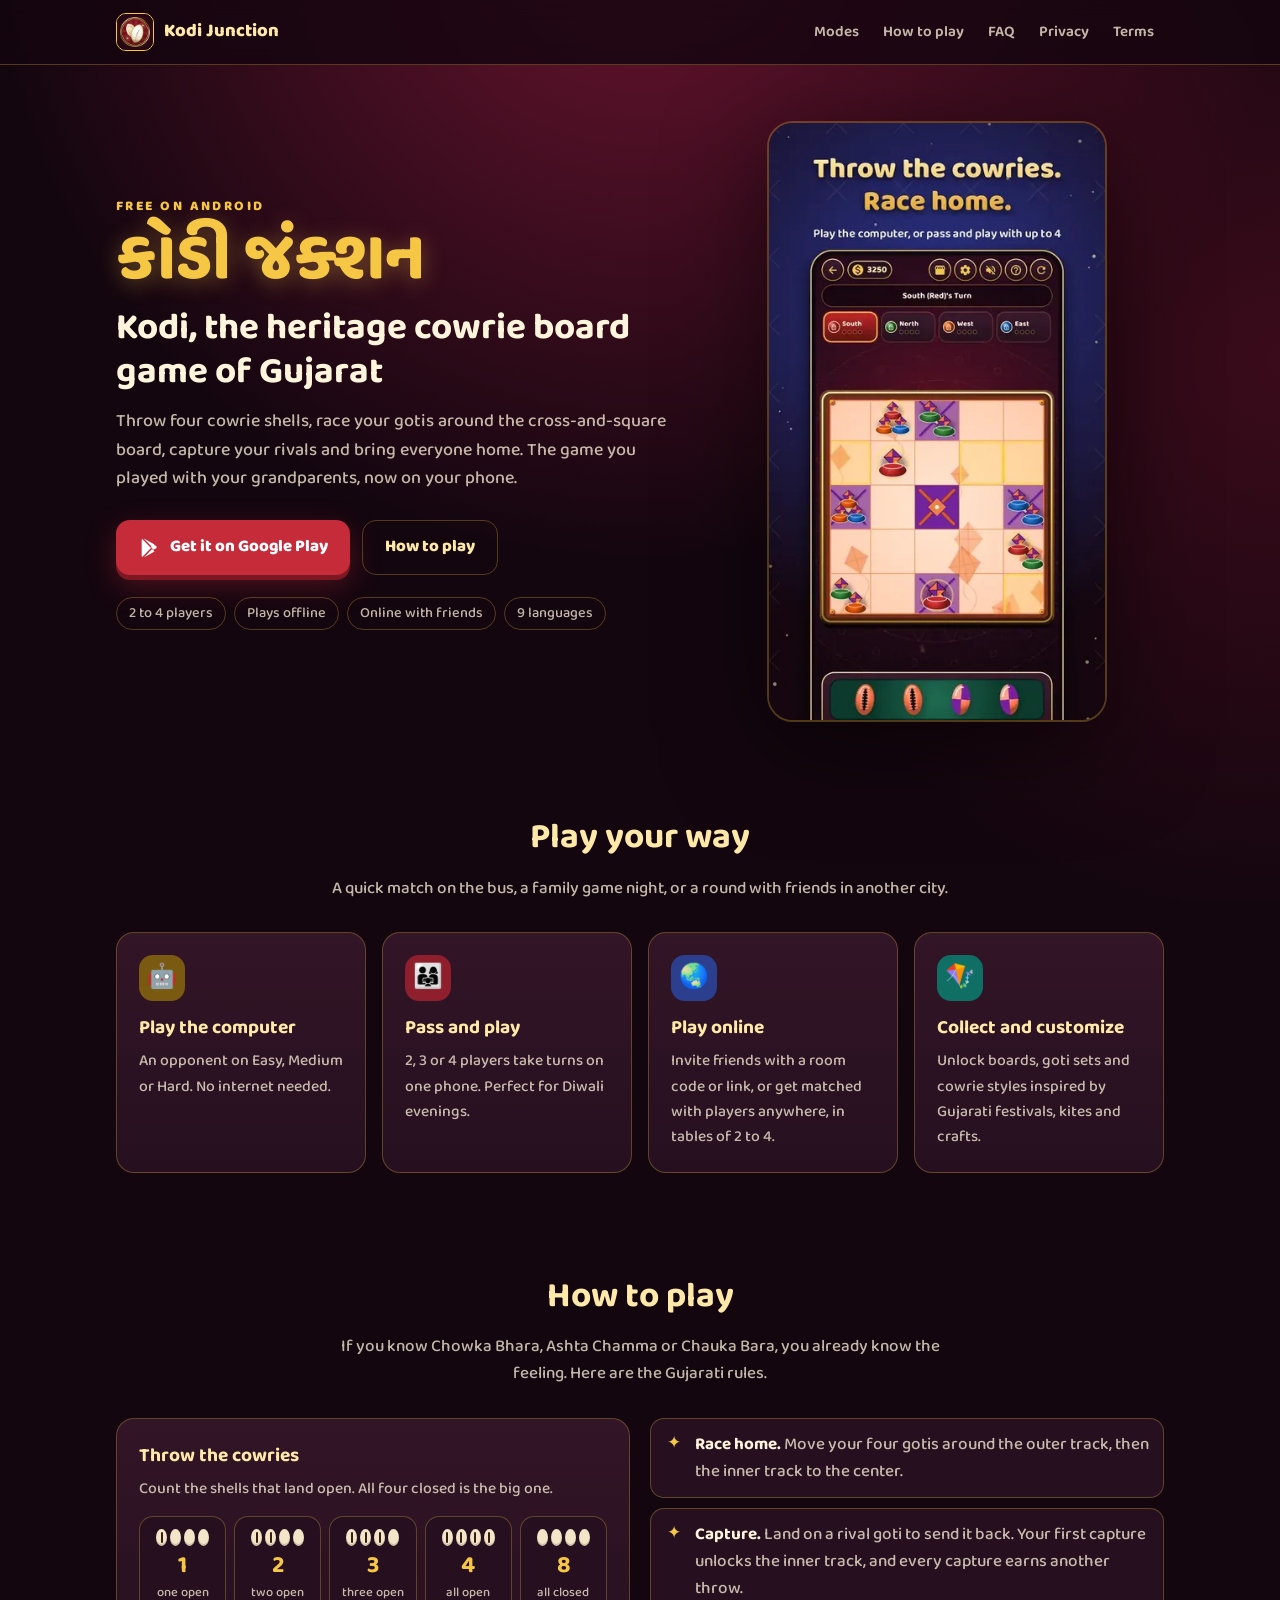
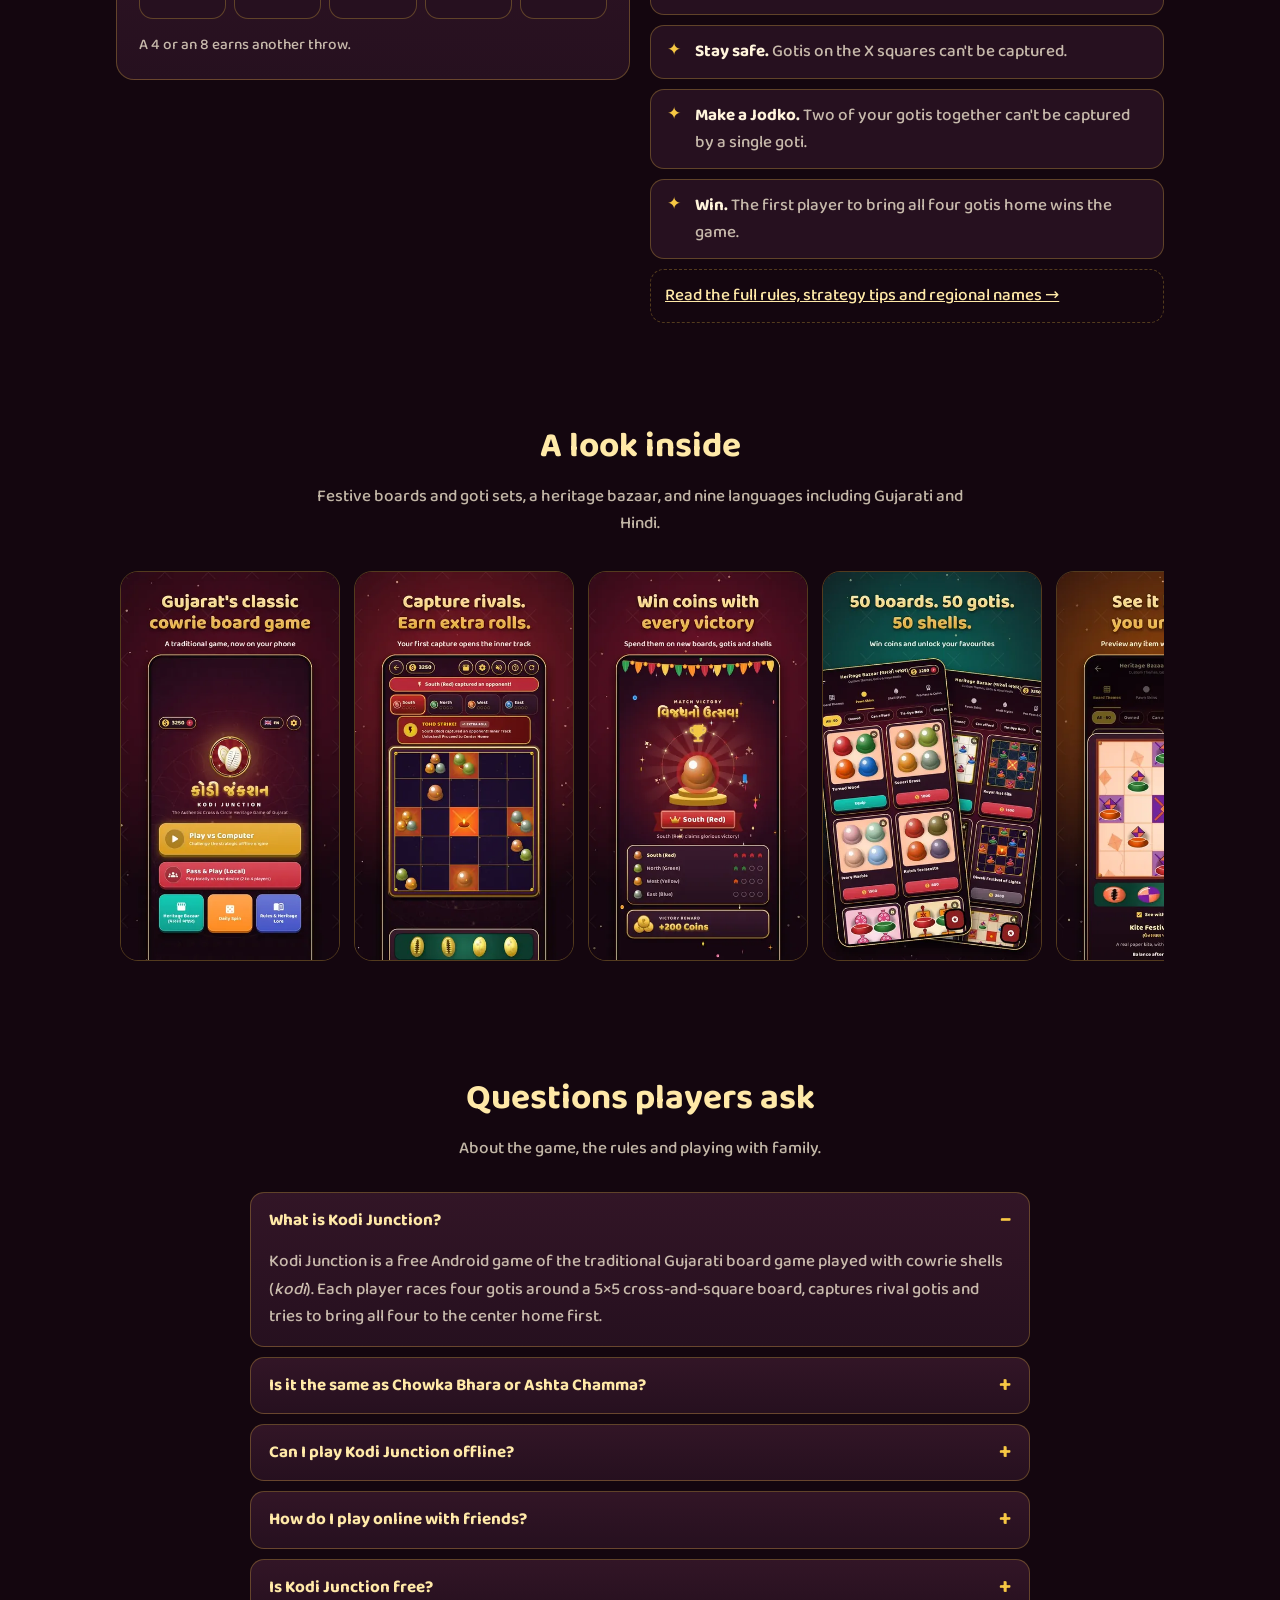
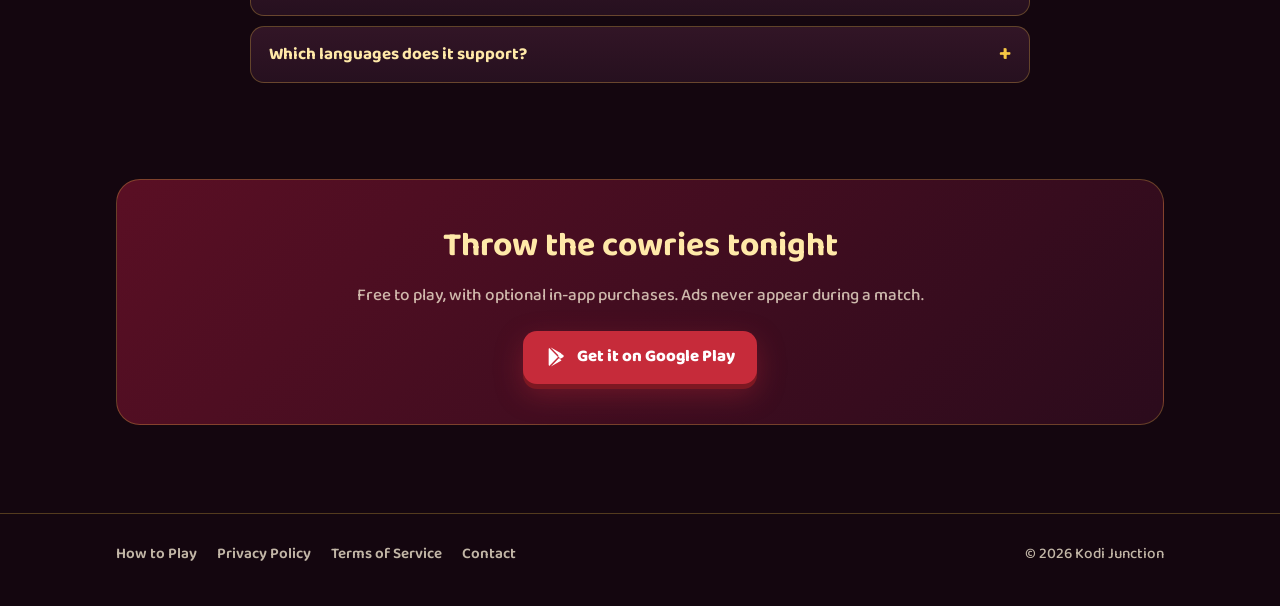
==== commit 4b851e40: "Faster pages: self-hosted fonts, smaller images, priority hero image - Serve Baloo Bhai 2 from the s" ====
--- a/index.html
+++ b/index.html
@@ -27,10 +27,9 @@
 <meta name="twitter:title" content="Kodi Junction – The Gujarati Cowrie Board Game">
 <meta name="twitter:description" content="Throw the cowries, race your gotis home. Play the computer, family on one phone, or friends online.">
 <meta name="twitter:image" content="https://kodijunction.com/assets/og-image.jpg">
-<link rel="preload" as="image" href="/assets/shots/02_match.webp" type="image/webp">
-<link rel="preconnect" href="https://fonts.googleapis.com">
-<link rel="preconnect" href="https://fonts.gstatic.com" crossorigin>
-<link rel="stylesheet" href="https://fonts.googleapis.com/css2?family=Baloo+Bhai+2:wght@500;600;800&display=swap">
+<link rel="preload" as="image" type="image/webp" fetchpriority="high" href="/assets/shots/02_match.webp" imagesrcset="/assets/shots/400/02_match.webp 400w, /assets/shots/02_match.webp 540w" imagesizes="(max-width: 820px) min(300px, 82vw), 340px">
+<link rel="preload" href="/assets/fonts/baloo-bhai-2-latin.woff2" as="font" type="font/woff2" crossorigin>
+<link rel="preload" href="/assets/fonts/baloo-bhai-2-gujarati.woff2" as="font" type="font/woff2" crossorigin>
 <link rel="stylesheet" href="/assets/site.css">
 <script type="application/ld+json">
 {
@@ -101,13 +100,13 @@
 <body>
 <header class="site-header">
   <div class="wrap">
-    <a class="brand" href="/"><img src="/assets/icon-192.png" alt="" width="38" height="38"><span>Kodi Junction</span></a>
+    <a class="brand" href="/"><img src="/assets/icon-96.webp" alt="" width="38" height="38"><span>Kodi Junction</span></a>
     <nav class="nav" aria-label="Main">
       <a class="optional" href="#modes">Modes</a>
       <a href="/how-to-play.html">How to play</a>
       <a class="optional" href="#faq">FAQ</a>
       <a href="/privacy.html">Privacy</a>
-      <a href="/terms.html">Terms</a>
+      <a class="optional" href="/terms.html">Terms</a>
     </nav>
   </div>
 </header>
@@ -135,7 +134,7 @@
         </ul>
       </div>
       <div class="hero-shot">
-        <img src="/assets/shots/02_match.webp" width="540" height="960" alt="A four-player match on the Kodi Junction board, with cowrie shells ready to throw">
+        <img src="/assets/shots/02_match.webp" srcset="/assets/shots/400/02_match.webp 400w, /assets/shots/02_match.webp 540w" sizes="(max-width: 820px) min(300px, 82vw), 340px" width="540" height="960" fetchpriority="high" alt="A four-player match on the Kodi Junction board, with cowrie shells ready to throw">
       </div>
     </div>
   </section>
@@ -203,12 +202,12 @@
       <h2 class="section-title">A look inside</h2>
       <div class="section-sub">Festive boards and goti sets, a heritage bazaar, and nine languages including Gujarati and Hindi.</div>
       <div class="shots" tabindex="0" aria-label="Screenshots, scroll sideways">
-        <img src="/assets/shots/01_menu.webp" width="540" height="960" loading="lazy" alt="The Kodi Junction main menu">
-        <img src="/assets/shots/03_capture.webp" width="540" height="960" loading="lazy" alt="Capturing a rival goti">
-        <img src="/assets/shots/04_victory.webp" width="540" height="960" loading="lazy" alt="The victory celebration">
-        <img src="/assets/shots/05_collect.webp" width="540" height="960" loading="lazy" alt="Boards, goti sets and shells in the Heritage Bazaar">
-        <img src="/assets/shots/06_preview.webp" width="540" height="960" loading="lazy" alt="Previewing a board theme before unlocking it">
-        <img src="/assets/shots/07_languages.webp" width="540" height="960" loading="lazy" alt="The game in nine languages">
+        <img src="/assets/shots/01_menu.webp" srcset="/assets/shots/400/01_menu.webp 400w, /assets/shots/01_menu.webp 540w" sizes="220px" width="540" height="960" loading="lazy" decoding="async" alt="The Kodi Junction main menu">
+        <img src="/assets/shots/03_capture.webp" srcset="/assets/shots/400/03_capture.webp 400w, /assets/shots/03_capture.webp 540w" sizes="220px" width="540" height="960" loading="lazy" decoding="async" alt="Capturing a rival goti">
+        <img src="/assets/shots/04_victory.webp" srcset="/assets/shots/400/04_victory.webp 400w, /assets/shots/04_victory.webp 540w" sizes="220px" width="540" height="960" loading="lazy" decoding="async" alt="The victory celebration">
+        <img src="/assets/shots/05_collect.webp" srcset="/assets/shots/400/05_collect.webp 400w, /assets/shots/05_collect.webp 540w" sizes="220px" width="540" height="960" loading="lazy" decoding="async" alt="Boards, goti sets and shells in the Heritage Bazaar">
+        <img src="/assets/shots/06_preview.webp" srcset="/assets/shots/400/06_preview.webp 400w, /assets/shots/06_preview.webp 540w" sizes="220px" width="540" height="960" loading="lazy" decoding="async" alt="Previewing a board theme before unlocking it">
+        <img src="/assets/shots/07_languages.webp" srcset="/assets/shots/400/07_languages.webp 400w, /assets/shots/07_languages.webp 540w" sizes="220px" width="540" height="960" loading="lazy" decoding="async" alt="The game in nine languages">
       </div>
     </div>
   </section>
--- a/assets/site.css
+++ b/assets/site.css
@@ -1,4 +1,16 @@
 /* Kodi Junction website: the game's night-maroon and gold, on every page. */
+/* Baloo Bhai 2 (SIL Open Font License), served from this site so the page needs no extra connections.
+   The Gujarati file holds only the glyphs for the hero title, કોડી જંક્શન. */
+@font-face { font-family: "Baloo Bhai 2"; font-style: normal; font-weight: 500 800; font-display: swap;
+  src: url(/assets/fonts/baloo-bhai-2-gujarati.woff2) format("woff2");
+  unicode-range: U+0951-0952, U+0964-0965, U+0A80-0AFF, U+200C-200D, U+20B9, U+25CC, U+A830-A839; }
+@font-face { font-family: "Baloo Bhai 2"; font-style: normal; font-weight: 500 800; font-display: swap;
+  src: url(/assets/fonts/baloo-bhai-2-latin-ext.woff2) format("woff2");
+  unicode-range: U+0100-02BA, U+02BD-02C5, U+02C7-02CC, U+02CE-02D7, U+02DD-02FF, U+0304, U+0308, U+0329, U+1D00-1DBF, U+1E00-1E9F, U+1EF2-1EFF, U+2020, U+20A0-20AB, U+20AD-20C4, U+2113, U+2C60-2C7F, U+A720-A7FF; }
+@font-face { font-family: "Baloo Bhai 2"; font-style: normal; font-weight: 500 800; font-display: swap;
+  src: url(/assets/fonts/baloo-bhai-2-latin.woff2) format("woff2");
+  unicode-range: U+0000-00FF, U+0131, U+0152-0153, U+02BB-02BC, U+02C6, U+02DA, U+02DC, U+0304, U+0308, U+0329, U+2000-206F, U+20AC, U+2122, U+2191, U+2193, U+2212, U+2215, U+FEFF, U+FFFD; }
+
 :root {
   --night: #14060f;
   --maroon: #4a0d1f;
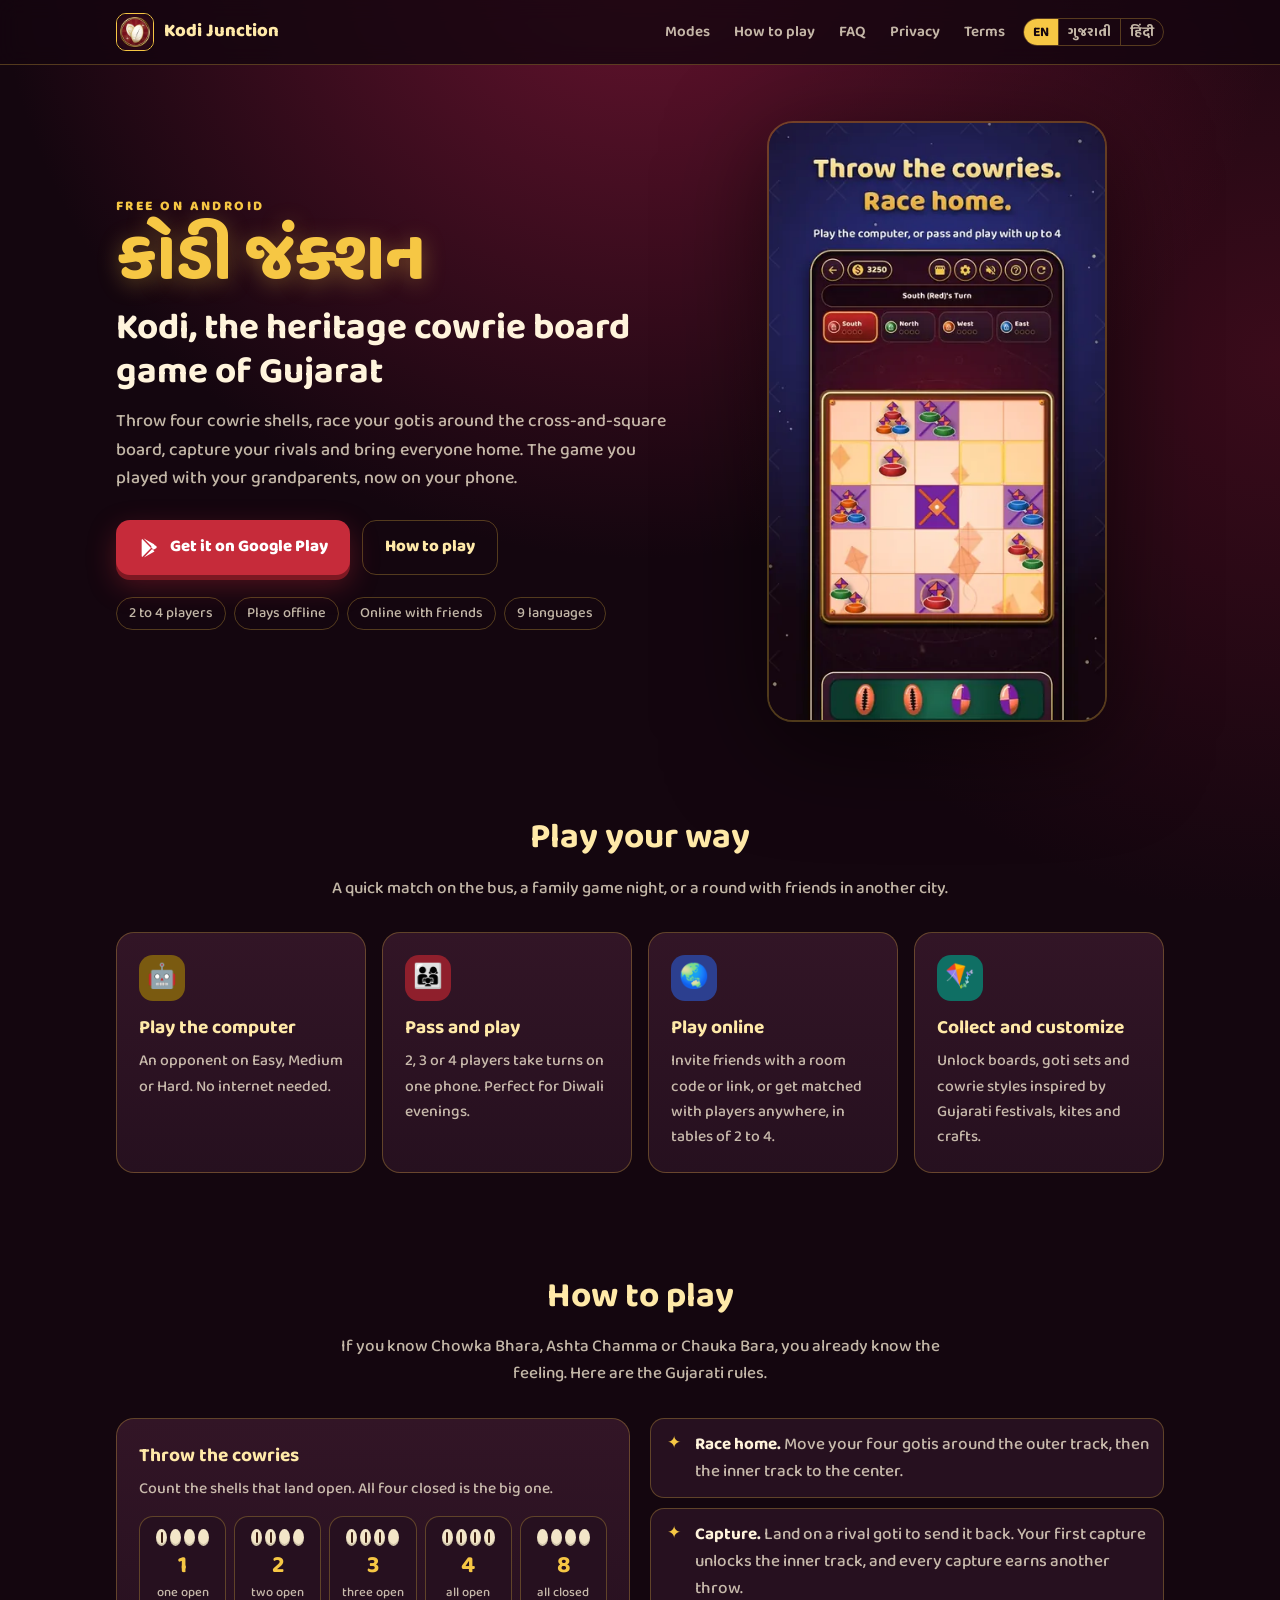
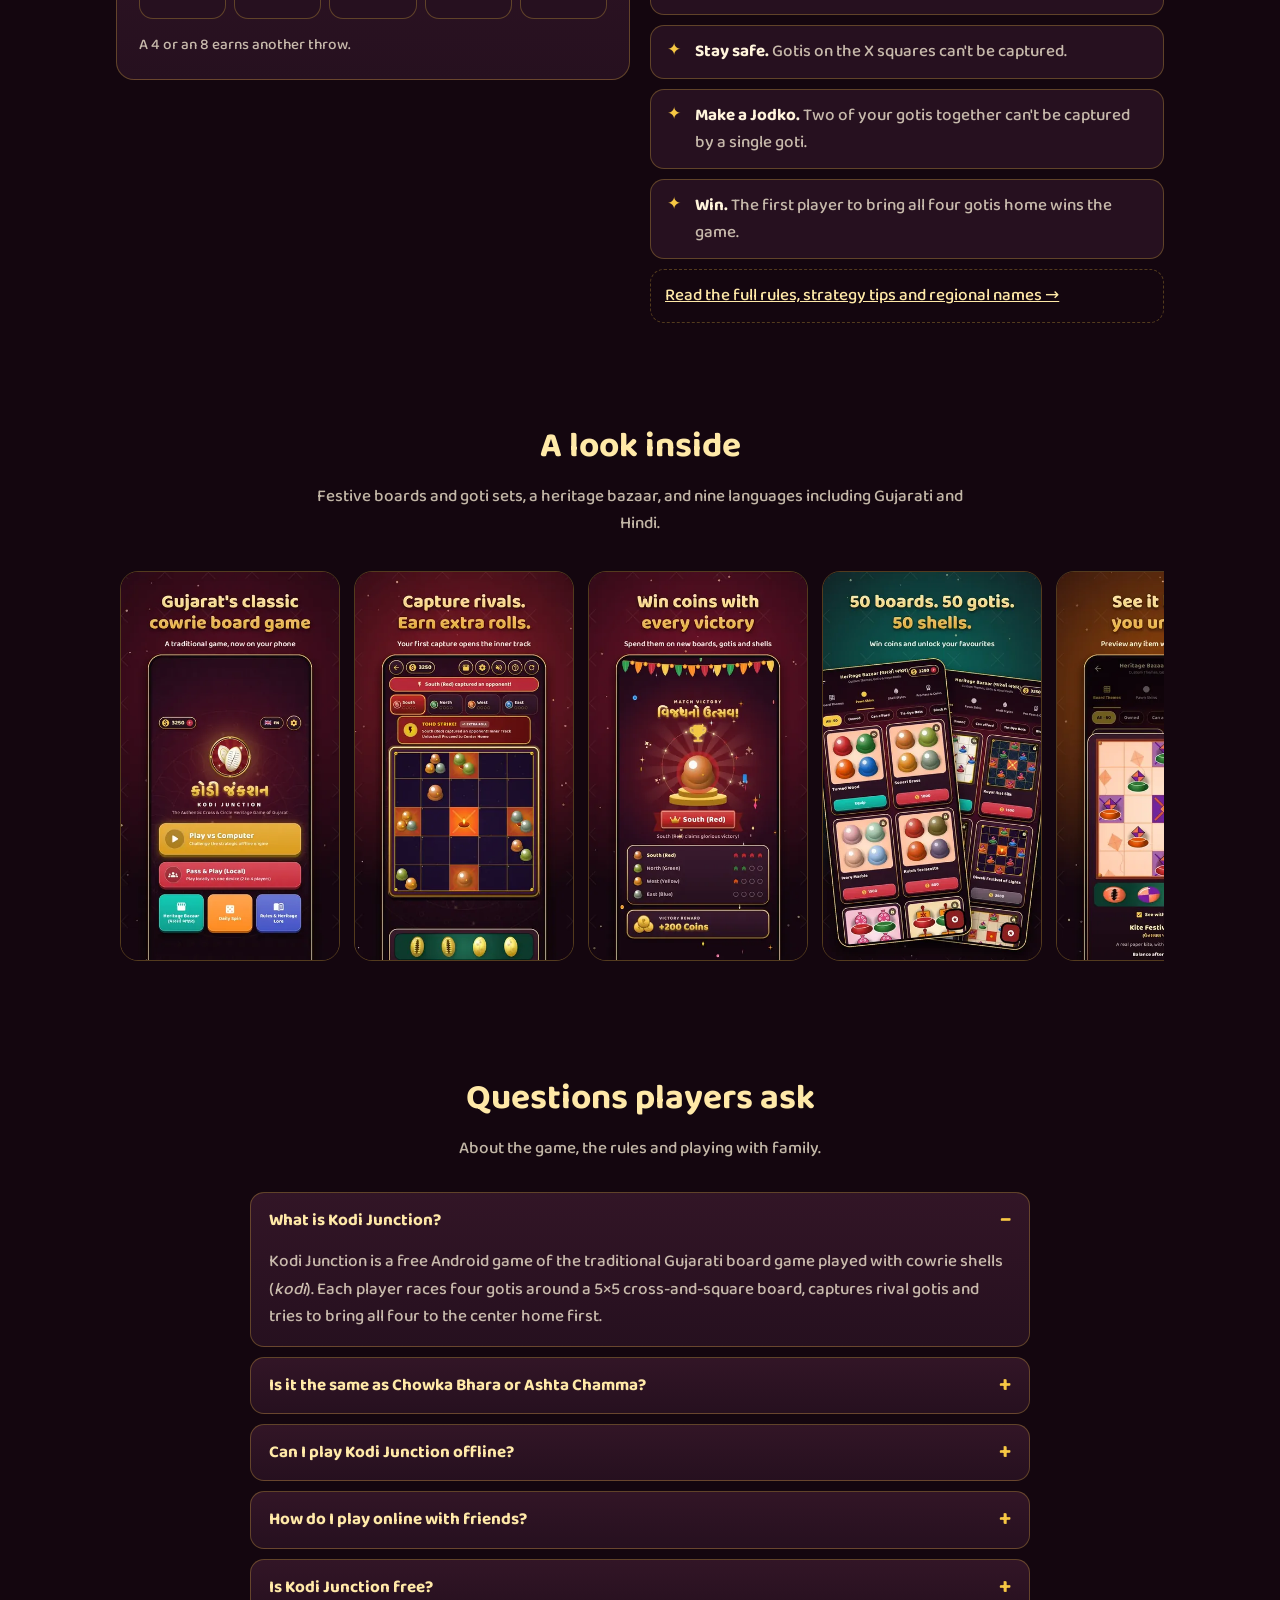
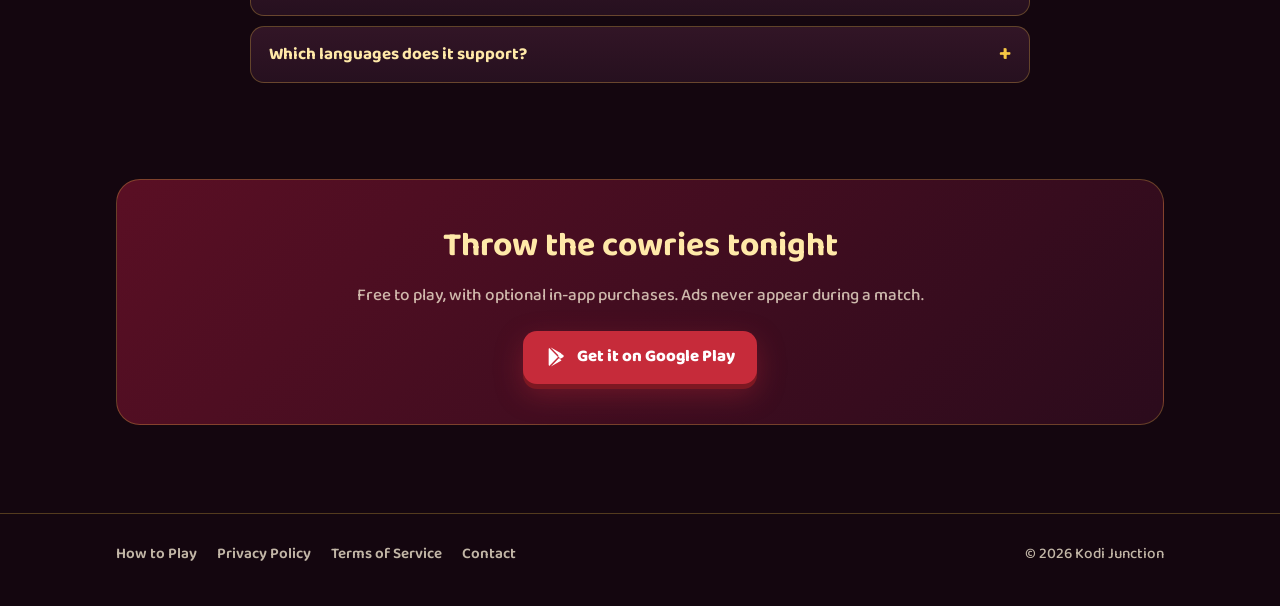
==== commit 7a496ab4: "Gujarati and Hindi home and rules pages, with a language switch /gu/ and /hi/ carry the home page an" ====
--- a/index.html
+++ b/index.html
@@ -6,6 +6,10 @@
 <title>Kodi Junction – Gujarati Cowrie Board Game | Chowka Bhara</title>
 <meta name="description" content="Kodi Junction is the free Gujarati cowrie board game, like Chowka Bhara and Ashta Chamma. Play the computer, pass and play, or online with 2 to 4 players.">
 <link rel="canonical" href="https://kodijunction.com/">
+<link rel="alternate" hreflang="en" href="https://kodijunction.com/">
+<link rel="alternate" hreflang="gu" href="https://kodijunction.com/gu/">
+<link rel="alternate" hreflang="hi" href="https://kodijunction.com/hi/">
+<link rel="alternate" hreflang="x-default" href="https://kodijunction.com/">
 <meta name="robots" content="index, follow, max-image-preview:large">
 <meta name="theme-color" content="#14060f">
 <meta name="application-name" content="Kodi Junction">
@@ -101,13 +105,20 @@
 <header class="site-header">
   <div class="wrap">
     <a class="brand" href="/"><img src="/assets/icon-96.webp" alt="" width="38" height="38"><span>Kodi Junction</span></a>
-    <nav class="nav" aria-label="Main">
-      <a class="optional" href="#modes">Modes</a>
-      <a href="/how-to-play.html">How to play</a>
-      <a class="optional" href="#faq">FAQ</a>
-      <a href="/privacy.html">Privacy</a>
-      <a class="optional" href="/terms.html">Terms</a>
-    </nav>
+    <div class="header-end">
+      <nav class="nav" aria-label="Main">
+        <a class="optional" href="#modes">Modes</a>
+        <a href="/how-to-play.html">How to play</a>
+        <a class="optional" href="#faq">FAQ</a>
+        <a class="optional" href="/privacy.html">Privacy</a>
+        <a class="optional" href="/terms.html">Terms</a>
+      </nav>
+      <nav class="lang-switch" aria-label="Language">
+        <a href="/" hreflang="en" lang="en" aria-current="true">EN</a>
+        <a href="/gu/" hreflang="gu" lang="gu">ગુજરાતી</a>
+        <a href="/hi/" hreflang="hi" lang="hi">हिंदी</a>
+      </nav>
+    </div>
   </div>
 </header>
 
--- a/assets/site.css
+++ b/assets/site.css
@@ -4,6 +4,11 @@
 @font-face { font-family: "Baloo Bhai 2"; font-style: normal; font-weight: 500 800; font-display: swap;
   src: url(/assets/fonts/baloo-bhai-2-gujarati.woff2) format("woff2");
   unicode-range: U+0951-0952, U+0964-0965, U+0A80-0AFF, U+200C-200D, U+20B9, U+25CC, U+A830-A839; }
+/* The few Devanagari letters on every page (the language switch); the Hindi
+   pages declare a fuller face of their own, which takes precedence. */
+@font-face { font-family: "Baloo Bhai 2"; font-style: normal; font-weight: 500 800; font-display: swap;
+  src: url(/assets/fonts/baloo-2-devanagari-mini.woff2) format("woff2");
+  unicode-range: U+0900-097F, U+1CD0-1CF9, U+200C-200D, U+20A8, U+20B9, U+25CC, U+A830-A839, U+A8E0-A8FF; }
 @font-face { font-family: "Baloo Bhai 2"; font-style: normal; font-weight: 500 800; font-display: swap;
   src: url(/assets/fonts/baloo-bhai-2-latin-ext.woff2) format("woff2");
   unicode-range: U+0100-02BA, U+02BD-02C5, U+02C7-02CC, U+02CE-02D7, U+02DD-02FF, U+0304, U+0308, U+0329, U+1D00-1DBF, U+1E00-1E9F, U+1EF2-1EFF, U+2020, U+20A0-20AB, U+20AD-20C4, U+2113, U+2C60-2C7F, U+A720-A7FF; }
@@ -60,10 +65,22 @@
 .nav { display: flex; gap: 4px; flex-wrap: wrap; justify-content: flex-end; }
 .nav a { color: var(--soft); text-decoration: none; font-weight: 600; font-size: 0.95rem; padding: 6px 10px; border-radius: 10px; }
 .nav a:hover, .nav a[aria-current="page"] { color: var(--gold-light); background: rgba(246, 199, 68, 0.1); }
+.header-end { display: flex; align-items: center; gap: 8px; }
+.lang-switch { display: flex; flex-shrink: 0; border: 1px solid var(--line); border-radius: 999px; overflow: hidden; }
+.lang-switch a { color: var(--soft); text-decoration: none; font-weight: 700; font-size: 0.85rem; line-height: 1.5; padding: 3px 9px; white-space: nowrap; }
+.lang-switch a + a { border-left: 1px solid var(--line); }
+.lang-switch a:hover { color: var(--gold-light); background: rgba(246, 199, 68, 0.1); }
+.lang-switch a[aria-current="true"] { background: var(--gold); color: var(--night); }
 @media (max-width: 640px) {
   .nav .optional { display: none; }
   .brand span { font-size: 1rem; }
 }
+@media (max-width: 480px) {
+  .brand span { display: none; }
+  .nav a { padding: 6px 8px; }
+}
+/* Letter spacing pulls apart the joined letters of Gujarati and Hindi. */
+:lang(gu) .eyebrow, :lang(hi) .eyebrow { letter-spacing: 0.02em; }
 
 /* Buttons */
 .btn {
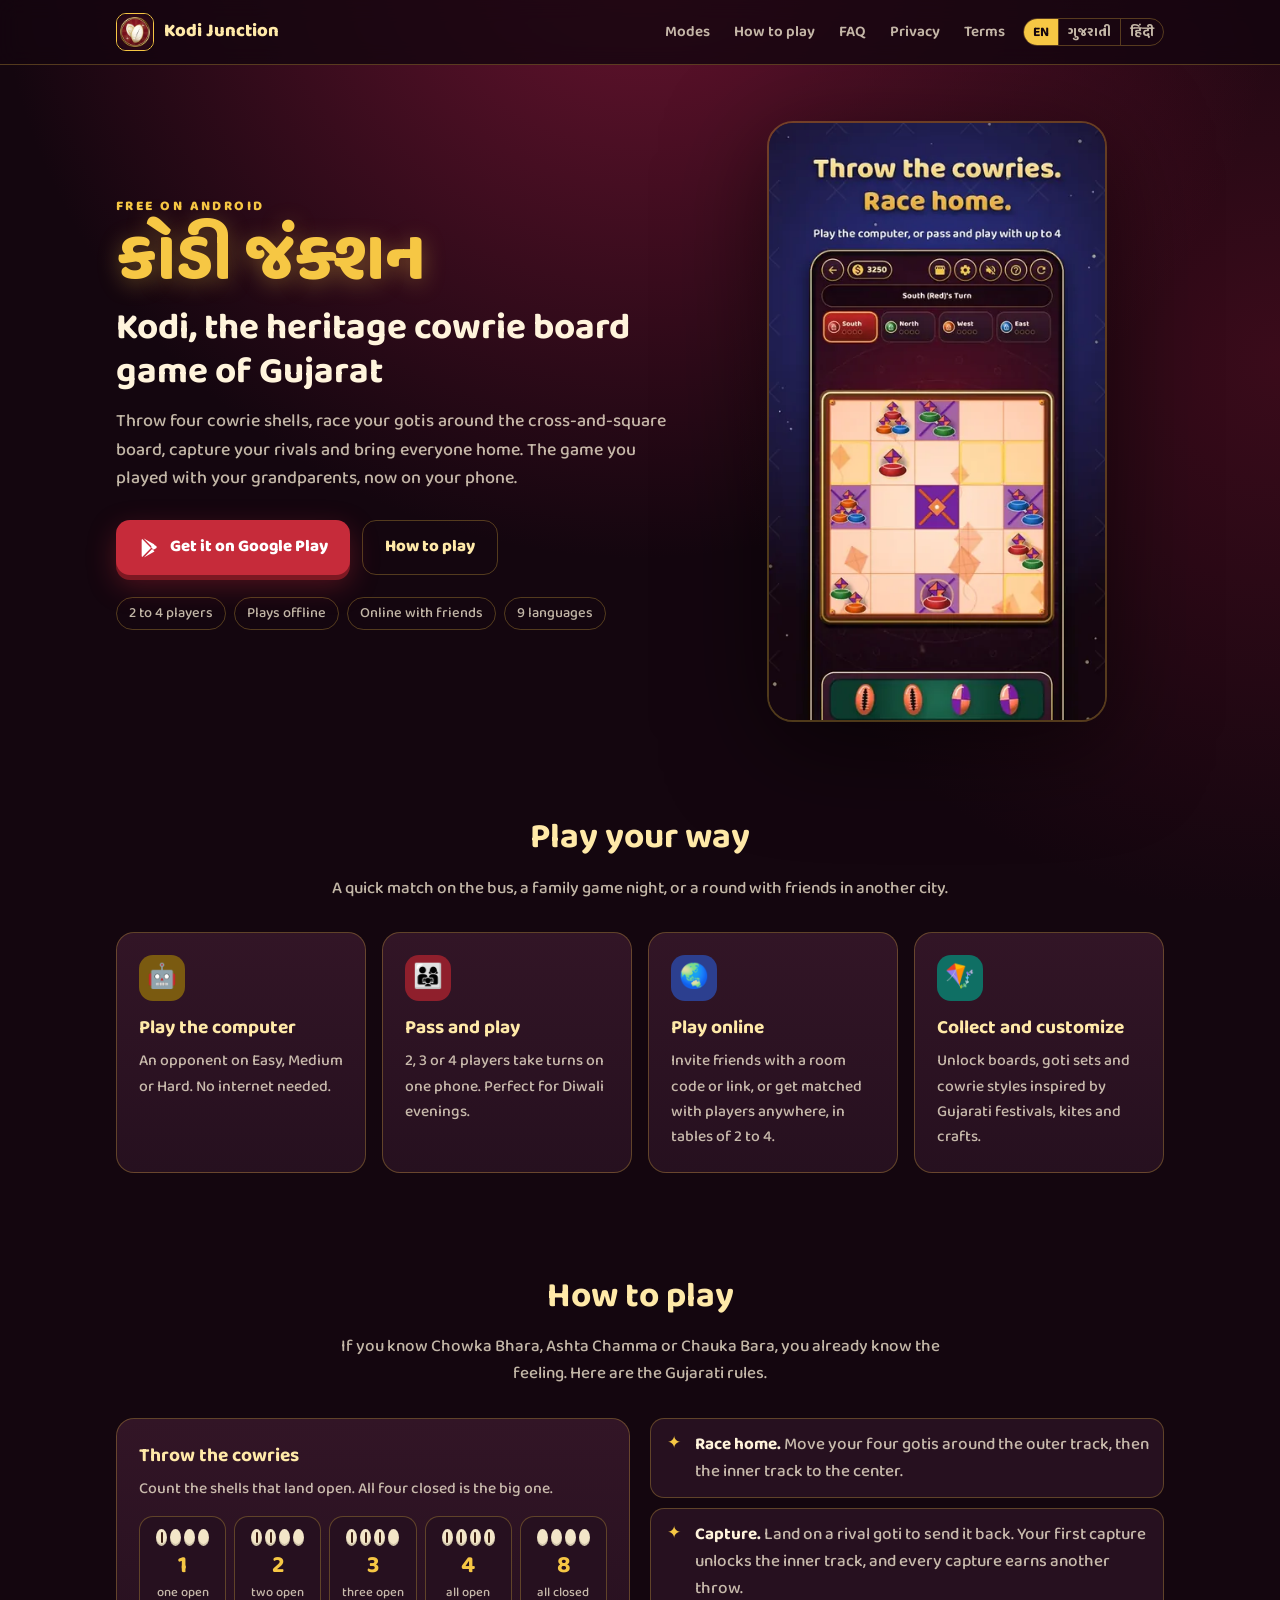
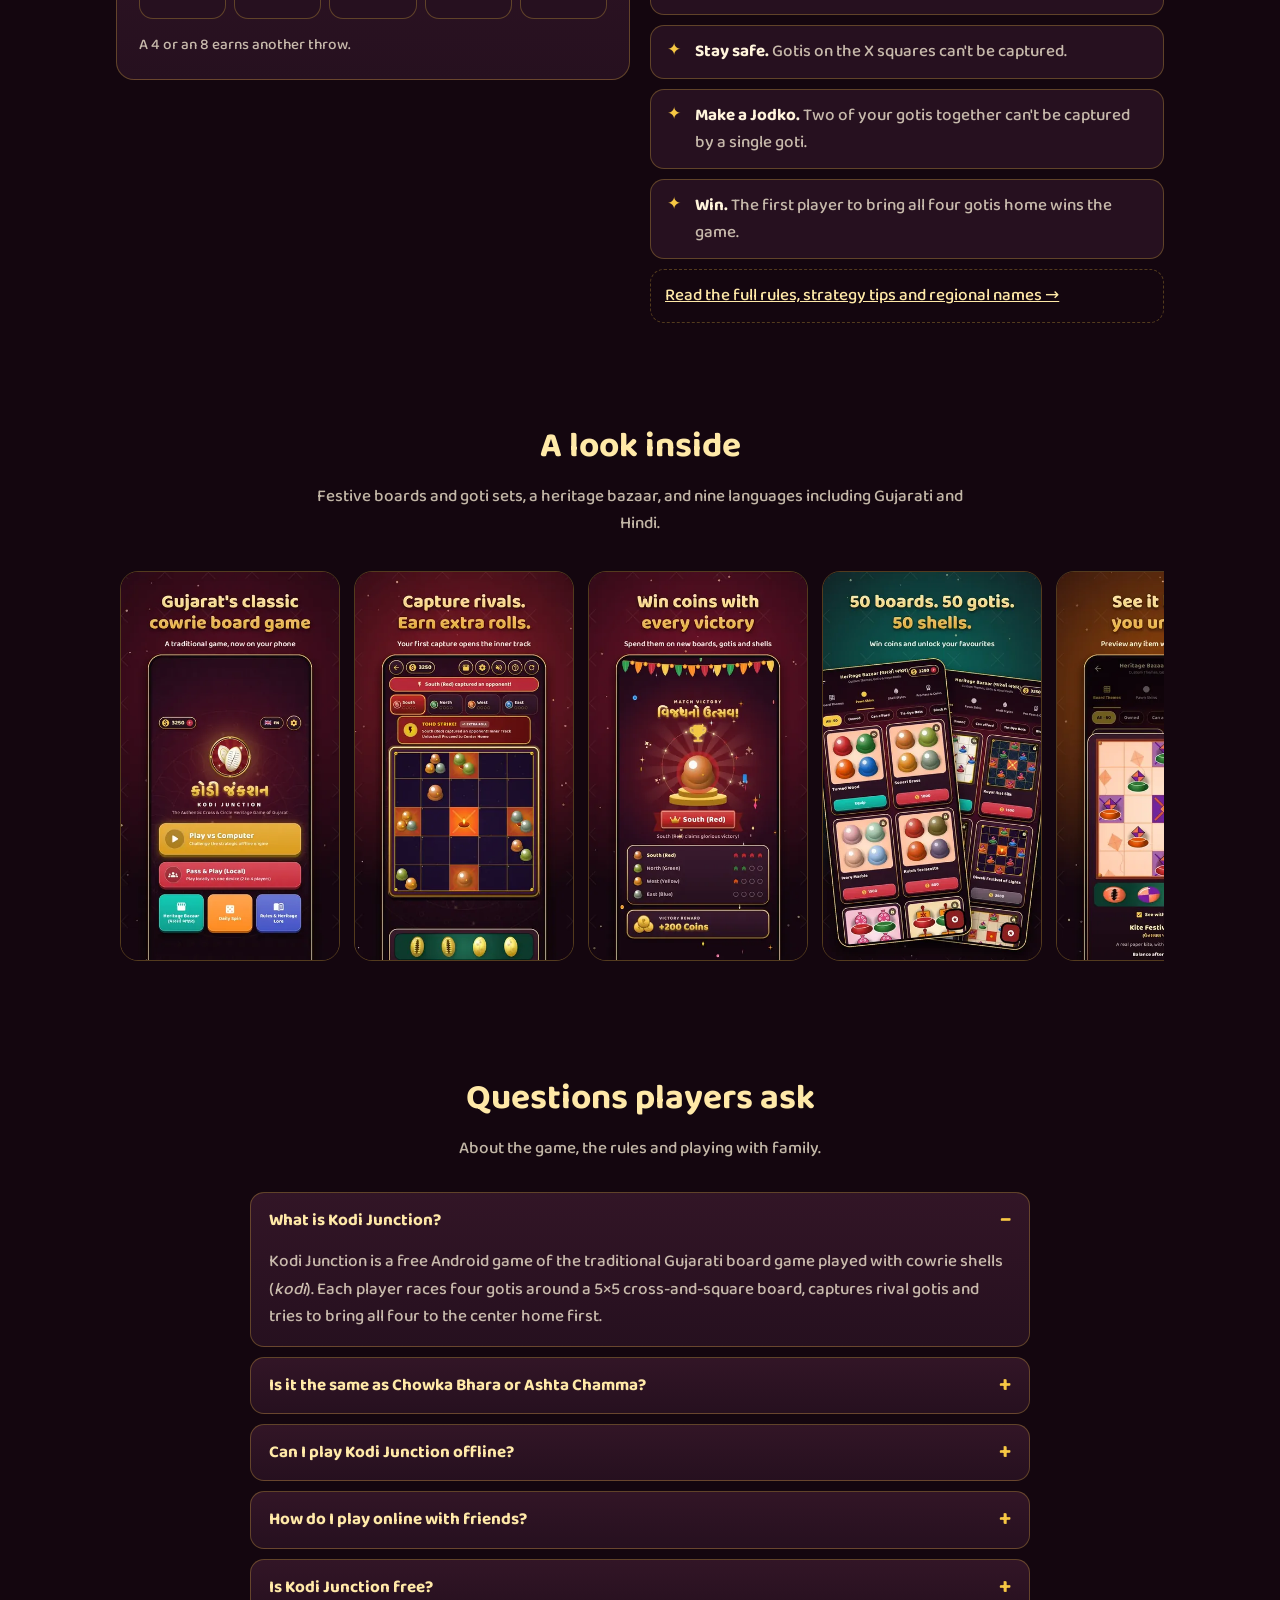
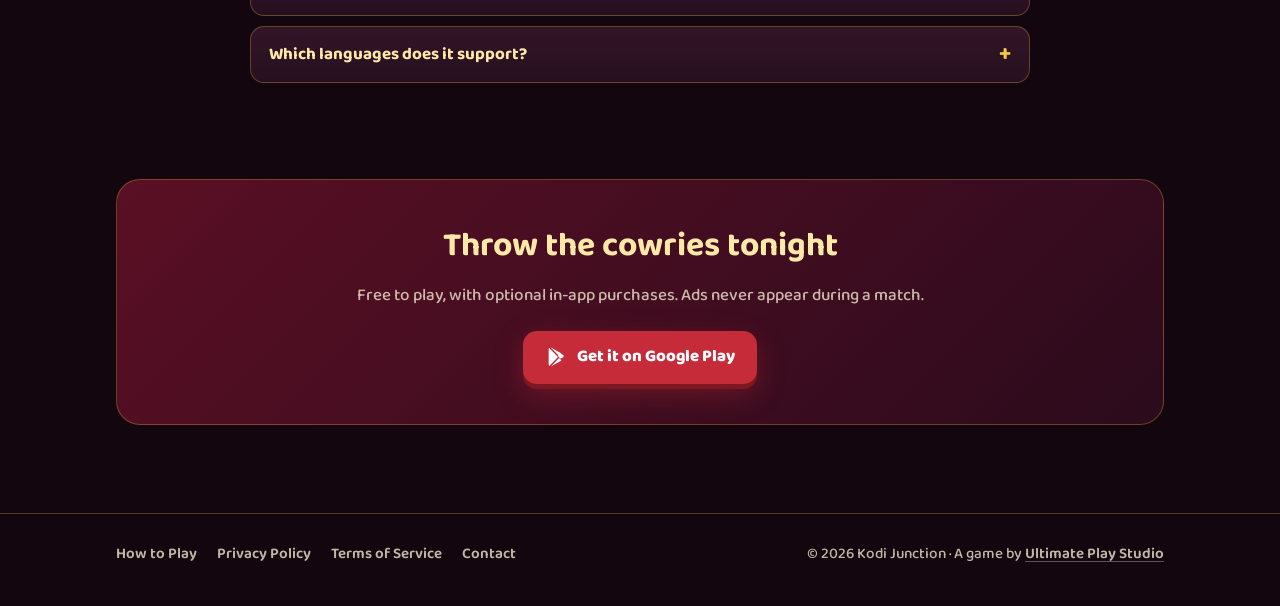
==== commit 03eb57bc: "Footer: Kodi Junction is a game by Ultimate Play Studio Links the studio site (ultimateplaystudio.co" ====
--- a/index.html
+++ b/index.html
@@ -46,7 +46,13 @@
       "url": "https://kodijunction.com/",
       "logo": "https://kodijunction.com/assets/icon-192.png",
       "email": "androidpyus@gmail.com",
-      "sameAs": ["https://play.google.com/store/apps/details?id=com.kodijunction.app"]
+      "sameAs": ["https://play.google.com/store/apps/details?id=com.kodijunction.app"],
+      "parentOrganization": {
+        "@type": "Organization",
+        "@id": "https://ultimateplaystudio.com/#organization",
+        "name": "Ultimate Play Studio",
+        "url": "https://ultimateplaystudio.com/"
+      }
     },
     {
       "@type": "WebSite",
@@ -278,7 +284,7 @@
       <a href="/terms.html">Terms of Service</a>
       <a href="mailto:androidpyus@gmail.com">Contact</a>
     </nav>
-    <div>© 2026 Kodi Junction</div>
+    <div>© 2026 Kodi Junction · A game by <a href="https://ultimateplaystudio.com/">Ultimate Play Studio</a></div>
   </div>
 </footer>
 </body>
--- a/assets/site.css
+++ b/assets/site.css
@@ -158,6 +158,8 @@
 .footer-links { display: flex; flex-wrap: wrap; gap: 6px 20px; }
 .footer-links a { color: var(--soft); text-decoration: none; font-weight: 600; }
 .footer-links a:hover { color: var(--gold-light); }
+.site-footer .wrap > div a { color: inherit; font-weight: 600; text-decoration-color: rgb(255 255 255 / 30%); text-underline-offset: 3px; }
+.site-footer .wrap > div a:hover { color: var(--gold-light); }
 
 /* Privacy policy and terms */
 .doc { max-width: 760px; margin: 36px auto; background: linear-gradient(180deg, var(--panel-2), var(--panel)); border: 1px solid var(--line); border-radius: 22px; padding: 34px clamp(18px, 5vw, 44px); }
